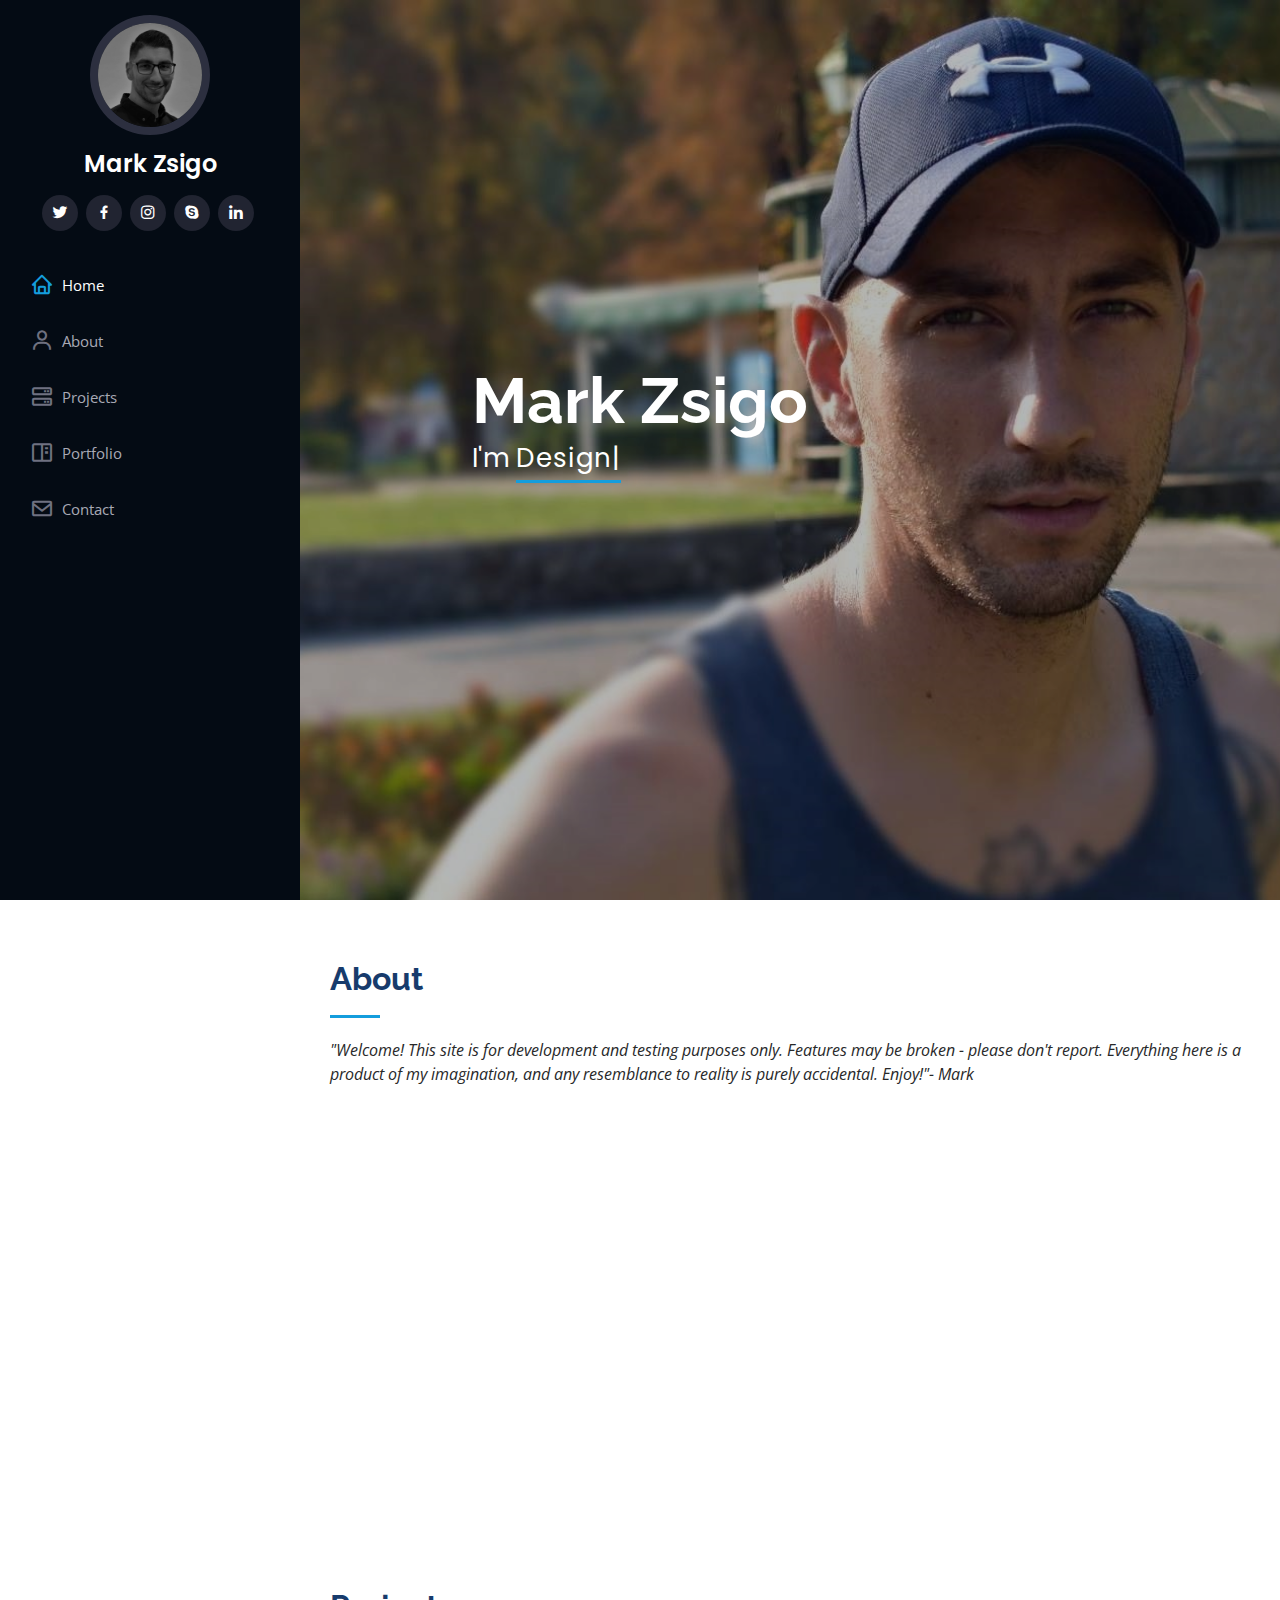
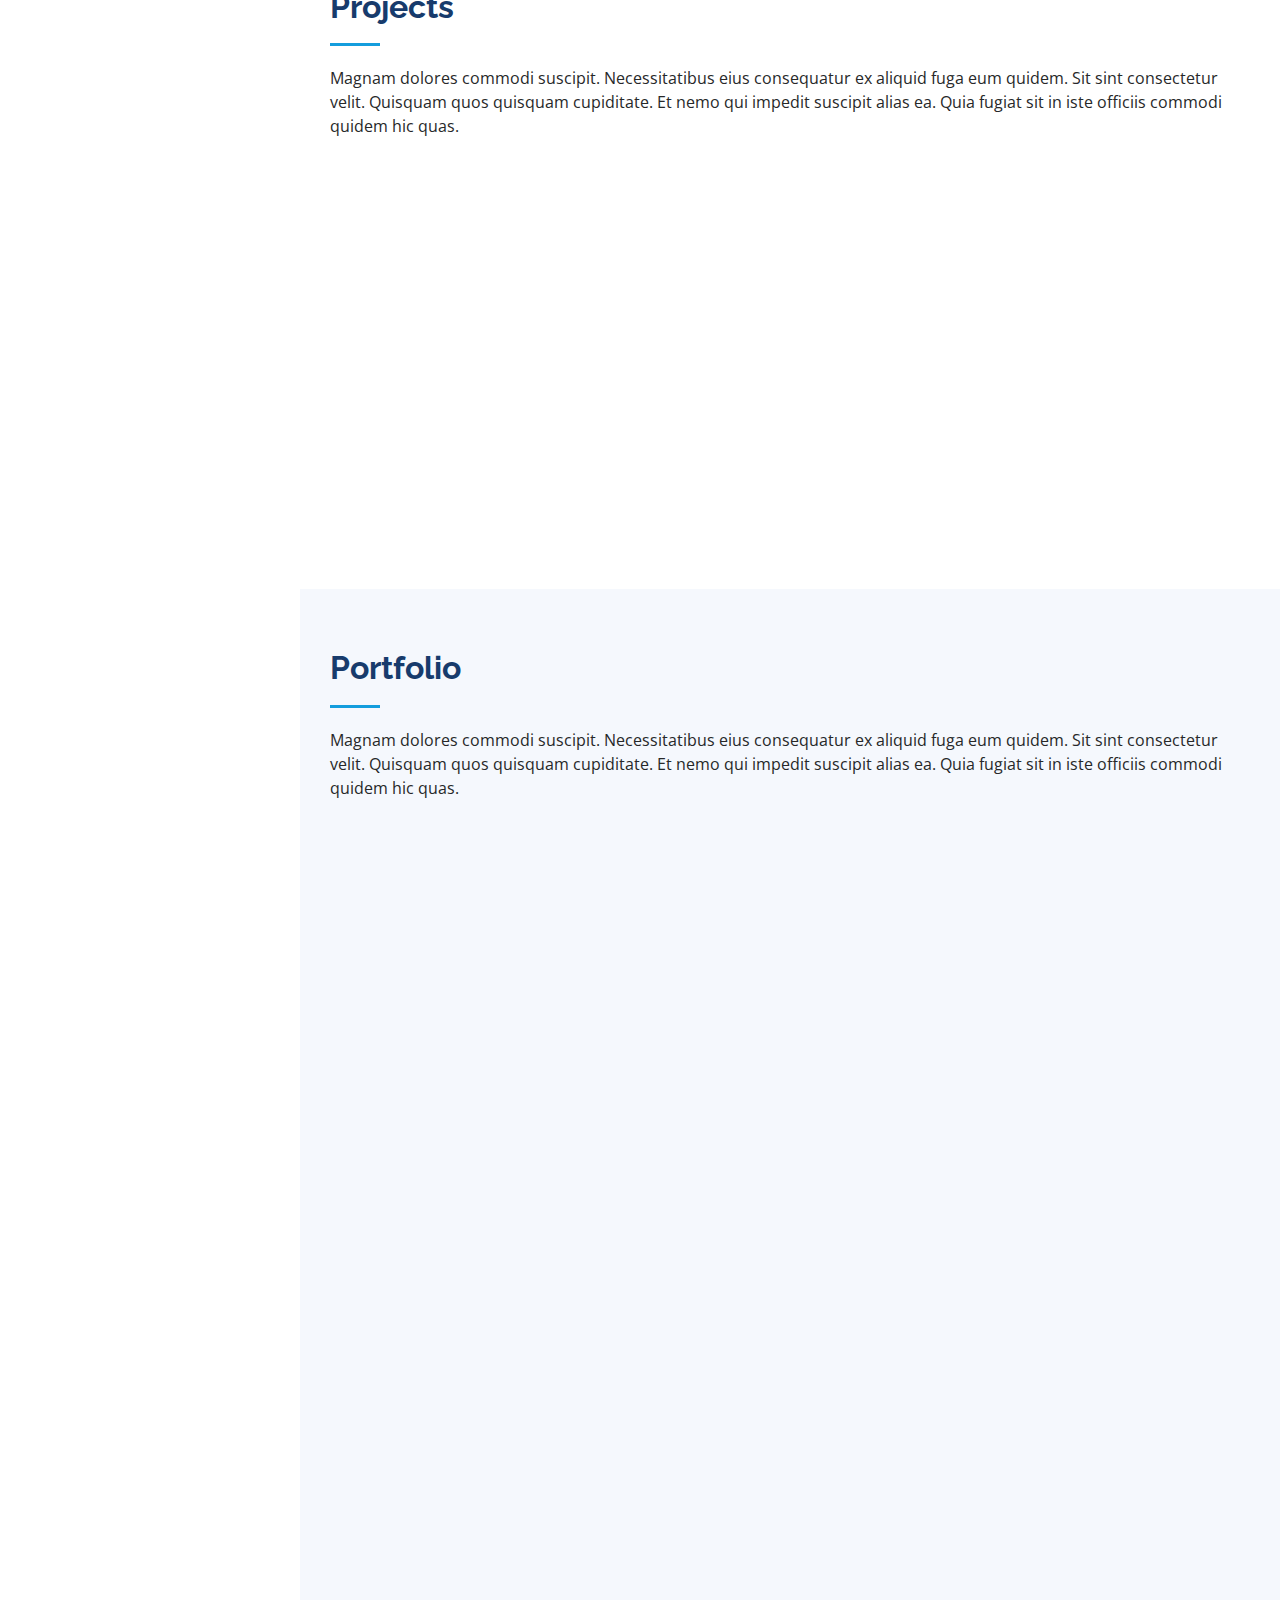
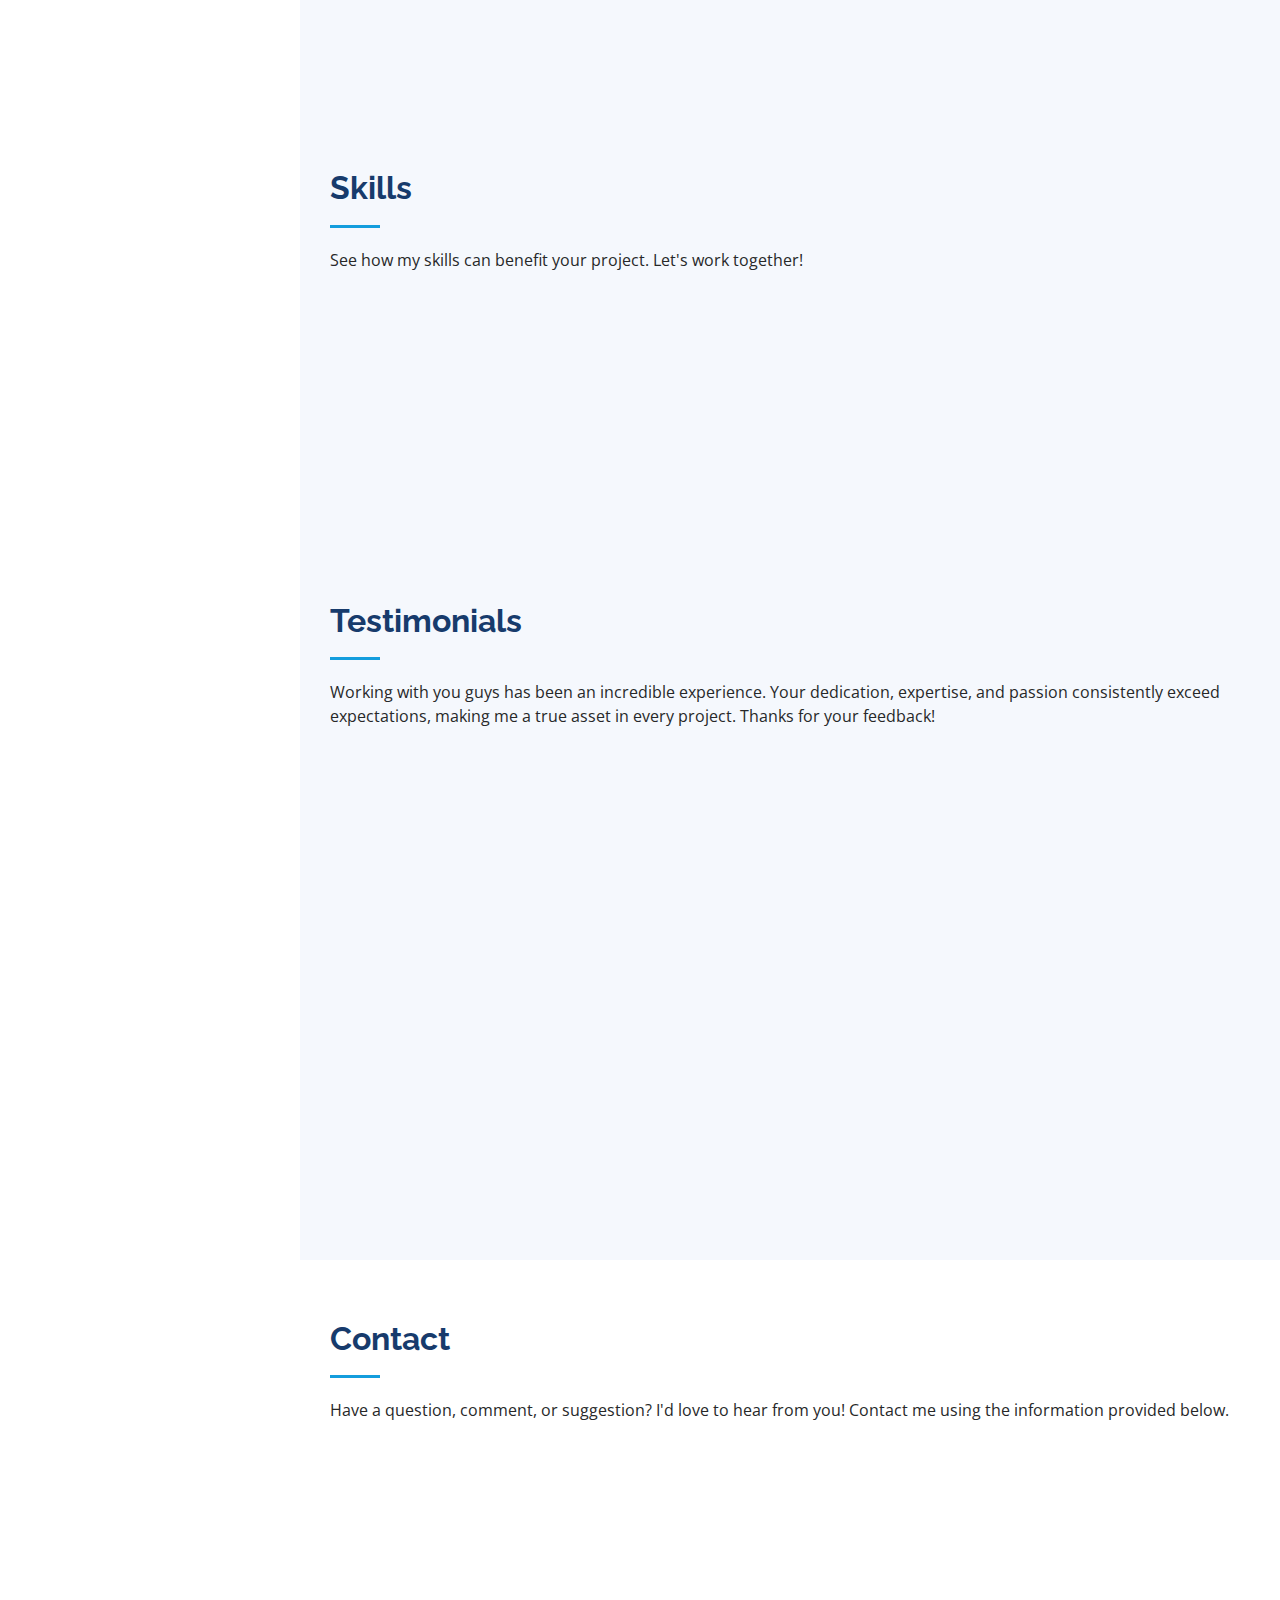
==== index.html @ e4168999 "changes v_2024.09.28" ====
<!DOCTYPE html>
<html lang="en">

<head>
  <meta charset="utf-8">
  <meta content="width=device-width, initial-scale=1.0" name="viewport">

  <title>Mark's</title>
  <meta content="" name="description">
  <meta content="" name="keywords">

  <!-- Favicons -->
  <link href="assets/img/favicon.png" rel="icon">
  <link href="assets/img/apple-touch-icon.png" rel="apple-touch-icon">

  <!-- Google Fonts -->
  <link href="https://fonts.googleapis.com/css?family=Open+Sans:300,300i,400,400i,600,600i,700,700i|Raleway:300,300i,400,400i,500,500i,600,600i,700,700i|Poppins:300,300i,400,400i,500,500i,600,600i,700,700i" rel="stylesheet">

  <!-- Vendor CSS Files -->
  <link href="assets/vendor/aos/aos.css" rel="stylesheet">
  <link href="assets/vendor/bootstrap/css/bootstrap.min.css" rel="stylesheet">
  <link href="assets/vendor/bootstrap-icons/bootstrap-icons.css" rel="stylesheet">
  <link href="assets/vendor/boxicons/css/boxicons.min.css" rel="stylesheet">
  <link href="assets/vendor/glightbox/css/glightbox.min.css" rel="stylesheet">
  <link href="assets/vendor/swiper/swiper-bundle.min.css" rel="stylesheet">

  <!-- Template Main CSS File -->
  <link href="assets/css/style.css" rel="stylesheet">

</head>

<body>

  <!-- ======= Mobile nav toggle button ======= -->
  <i class="bi bi-list mobile-nav-toggle d-xl-none"></i>

  <!-- ======= Header ======= -->
  <header id="header">
    <div class="d-flex flex-column">

      <div class="profile">
        <img src="assets/img/profile-img.jpg" alt="" class="img-fluid rounded-circle">
        <h1 class="text-light"><a href="index.html">Mark Zsigo</a></h1>
        <div class="social-links mt-3 text-center">
          <a href="https://tweetdeck.twitter.com/" target="_blank" class="twitter"><i class="bx bxl-twitter"></i></a>
          <a href="https://www.facebook.com/" target="_blank" class="facebook"><i class="bx bxl-facebook"></i></a>
          <a href="https://www.instagram.com/" target="_blank" class="instagram"><i class="bx bxl-instagram"></i></a>
          <a href="#" class="google-plus"><i class="bx bxl-skype"></i></a>
          <a href="#" class="linkedin"><i class="bx bxl-linkedin"></i></a>
        </div>
      </div>

      <nav id="navbar" class="nav-menu navbar">
        <ul>
          <li><a href="#hero" class="nav-link scrollto active"><i class="bx bx-home"></i> <span>Home</span></a></li>
          <li><a href="#about" class="nav-link scrollto"><i class="bx bx-user"></i> <span>About</span></a></li>
          <!--  <li><a href="#resume" class="nav-link scrollto"><i class="bx bx-file-blank"></i> <span>Resume</span></a></li> -->
          <li><a href="#services" class="nav-link scrollto"><i class="bx bx-server"></i> <span>Projects</span></a></li>
          <li><a href="#portfolio" class="nav-link scrollto"><i class="bx bx-book-content"></i> <span>Portfolio</span></a></li>
          <li><a href="#contact" class="nav-link scrollto"><i class="bx bx-envelope"></i> <span>Contact</span></a></li>
        </ul>
      </nav><!-- .nav-menu -->
    </div>
  </header><!-- End Header -->

  <!-- ======= Hero Section ======= -->
  <section id="hero" class="d-flex flex-column justify-content-center align-items-center">
    <div class="hero-container" data-aos="fade-in">
      <h1>Mark Zsigo</h1>
      <p>I'm <span class="typed" data-typed-items="Designer, Developer, Engineer, Modder, Tester"></span></p>
    </div>
  </section><!-- End Hero -->

  <main id="main">

    <!-- ======= About Section ======= -->
    <section id="about" class="about">
      <div class="container">

        <div class="section-title">
          <h2>About</h2>
          <p class="fst-italic">"Welcome! This site is for development and testing purposes only. Features may be broken - please don't report. Everything here is a product of my imagination, and any resemblance to reality is purely accidental. Enjoy!"- Mark </p>
        </div>

        <div class="row">
          <div class="col-lg-4" data-aos="fade-right">
            <img src="assets/img/zero-hero.jpg" class="img-fluid" alt="">
          </div>
          <div class="col-lg-8 pt-4 pt-lg-0 content" data-aos="fade-left">
            <h3>Mechanical Engineer &amp; Software Test Engineer</h3>
            <p class="fst-italic">
              Lorem ipsum dolor sit amet, consectetur adipiscing elit, sed do eiusmod tempor incididunt ut labore et dolore
              magna aliqua.
            </p>
            <div class="row">
              <div class="col-lg-6">
                <ul>
                  <li><i class="bi bi-chevron-right"></i> <strong>Birthday:</strong> <span>1 July 1990</span></li>
                  <li><i class="bi bi-chevron-right"></i> <strong>Website:</strong> <span>www.markzsigo.com</span></li>
                  <li><i class="bi bi-chevron-right"></i> <strong>Phone:</strong> <span>+43 123 456 7890</span></li>
                  <li><i class="bi bi-chevron-right"></i> <strong>City:</strong> <span>Vienna, AT</span></li>
                </ul>
              </div>
              <div class="col-lg-6">
                <ul>
                  <li><i class="bi bi-chevron-right"></i> <strong>Age:</strong> <span>33</span></li>
                  <li><i class="bi bi-chevron-right"></i> <strong>Degree:</strong> <span>Master</span></li>
                  <li><i class="bi bi-chevron-right"></i> <strong>Email:</strong> <span>mzsigo@example.com</span></li>
                  <li><i class="bi bi-chevron-right"></i> <strong>ISTQB:</strong> <span>H21041624/CTFL</span></li>
                </ul>
              </div>
            </div>
            <p>
              Officiis eligendi itaque labore et dolorum mollitia officiis optio vero. Quisquam sunt adipisci omnis et ut. Nulla accusantium dolor incidunt officia tempore. Et eius omnis.
            </p>
          </div>
        </div>
      </div>
    </section><!-- End About Section -->

    <!-- ======= Services Section ======= -->
    <section id="services" class="services">
      <div class="container">

        <div class="section-title">
          <h2>Projects</h2>
          <p>Magnam dolores commodi suscipit. Necessitatibus eius consequatur ex aliquid fuga eum quidem. Sit sint consectetur velit. Quisquam quos quisquam cupiditate. Et nemo qui impedit suscipit alias ea. Quia fugiat sit in iste officiis commodi quidem hic quas.</p>
        </div>

        <div class="row">
          <div class="col-lg-4 col-md-6 icon-box" data-aos="fade-up">
            <div class="icon"><i class="bi bi-briefcase"></i></div>
            <h4 class="title"><a href="/marksburgers/index.html" target="_blank">Mark's Very First</a></h4>
            <p class="description">Voluptatum deleniti atque corrupti quos dolores et quas molestias excepturi sint occaecati cupiditate non provident</p>
          </div>
          <div class="col-lg-4 col-md-6 icon-box" data-aos="fade-up" data-aos-delay="400">
            <div class="icon"><i class="bi bi-brightness-high"></i></div>
            <h4 class="title"><a href="">Mark's Snake</a></h4>
            <p class="description">At vero eos et accusamus et iusto odio dignissimos ducimus qui blanditiis praesentium voluptatum deleniti atque</p>
          </div>
          <div class="col-lg-4 col-md-6 icon-box" data-aos="fade-up" data-aos-delay="500">
            <div class="icon"><i class="bi bi-calendar4-week"></i></div>
            <h4 class="title"><a href="">Mark's Tetris</a></h4>
            <p class="description">Et harum quidem rerum facilis est et expedita distinctio. Nam libero tempore, cum soluta nobis est eligendi</p>
          </div>
          <div class="col-lg-4 col-md-6 icon-box" data-aos="fade-up" data-aos-delay="100">
            <div class="icon"><i class="bi bi-card-checklist"></i></div>
            <h4 class="title"><a href="">Eszter's Fine Art Gallery</a></h4>
            <p class="description">Minim veniam, quis nostrud exercitation ullamco laboris nisi ut aliquip ex ea commodo consequat tarad limino ata</p>
          </div>
          <div class="col-lg-4 col-md-6 icon-box" data-aos="fade-up" data-aos-delay="200">
            <div class="icon"><i class="bi bi-bar-chart"></i></div>
            <h4 class="title"><a href="">Martin's Beepkeeping</a></h4>
            <p class="description">Duis aute irure dolor in reprehenderit in voluptate velit esse cillum dolore eu fugiat nulla pariatur</p>
          </div>
          <div class="col-lg-4 col-md-6 icon-box" data-aos="fade-up" data-aos-delay="300">
            <div class="icon"><i class="bi bi-binoculars"></i></div>
            <h4 class="title"><a href="/lakatosnorbi/index.html" target="_blank">Starring Norbert</a></h4>
            <p class="description">Excepteur sint occaecat cupidatat non proident, sunt in culpa qui officia deserunt mollit anim id est laborum</p>
          </div>
        </div>

      </div>
    </section><!-- End Services Section -->

    <!-- ======= Portfolio Section ======= -->
    <section id="portfolio" class="portfolio section-bg">
      <div class="container">

        <div class="section-title">
          <h2>Portfolio</h2>
          <p>Magnam dolores commodi suscipit. Necessitatibus eius consequatur ex aliquid fuga eum quidem. Sit sint consectetur velit. Quisquam quos quisquam cupiditate. Et nemo qui impedit suscipit alias ea. Quia fugiat sit in iste officiis commodi quidem hic quas.</p>
        </div>

        <div class="row" data-aos="fade-up">
          <div class="col-lg-12 d-flex justify-content-center">
            <ul id="portfolio-flters">
              <li data-filter="*" class="filter-active">All</li>
              <li data-filter=".filter-app">App</li>
              <li data-filter=".filter-card">Card</li>
              <li data-filter=".filter-web">Web</li>
            </ul>
          </div>
        </div>

        <div class="row portfolio-container" data-aos="fade-up" data-aos-delay="100">

          <div class="col-lg-4 col-md-6 portfolio-item filter-app">
            <div class="portfolio-wrap">
              <img src="assets/img/portfolio/portfolio-1.jpg" class="img-fluid" alt="">
              <div class="portfolio-links">
                <a href="assets/img/portfolio/portfolio-1.jpg" data-gallery="portfolioGallery" class="portfolio-lightbox" title="App 1"><i class="bx bx-plus"></i></a>
                <a href="portfolio-details.html" title="More Details"><i class="bx bx-link"></i></a>
              </div>
            </div>
          </div>

          <div class="col-lg-4 col-md-6 portfolio-item filter-web">
            <div class="portfolio-wrap">
              <img src="assets/img/portfolio/portfolio-2.jpg" class="img-fluid" alt="">
              <div class="portfolio-links">
                <a href="assets/img/portfolio/portfolio-2.jpg" data-gallery="portfolioGallery" class="portfolio-lightbox" title="Web 3"><i class="bx bx-plus"></i></a>
                <a href="portfolio-details.html" title="More Details"><i class="bx bx-link"></i></a>
              </div>
            </div>
          </div>

          <div class="col-lg-4 col-md-6 portfolio-item filter-app">
            <div class="portfolio-wrap">
              <img src="assets/img/portfolio/portfolio-3.jpg" class="img-fluid" alt="">
              <div class="portfolio-links">
                <a href="assets/img/portfolio/portfolio-3.jpg" data-gallery="portfolioGallery" class="portfolio-lightbox" title="App 2"><i class="bx bx-plus"></i></a>
                <a href="portfolio-details.html" title="More Details"><i class="bx bx-link"></i></a>
              </div>
            </div>
          </div>

          <div class="col-lg-4 col-md-6 portfolio-item filter-card">
            <div class="portfolio-wrap">
              <img src="assets/img/portfolio/portfolio-4.jpg" class="img-fluid" alt="">
              <div class="portfolio-links">
                <a href="assets/img/portfolio/portfolio-4.jpg" data-gallery="portfolioGallery" class="portfolio-lightbox" title="Card 2"><i class="bx bx-plus"></i></a>
                <a href="portfolio-details.html" title="More Details"><i class="bx bx-link"></i></a>
              </div>
            </div>
          </div>

          <div class="col-lg-4 col-md-6 portfolio-item filter-web">
            <div class="portfolio-wrap">
              <img src="assets/img/portfolio/portfolio-5.jpg" class="img-fluid" alt="">
              <div class="portfolio-links">
                <a href="assets/img/portfolio/portfolio-5.jpg" data-gallery="portfolioGallery" class="portfolio-lightbox" title="Web 2"><i class="bx bx-plus"></i></a>
                <a href="portfolio-details.html" title="More Details"><i class="bx bx-link"></i></a>
              </div>
            </div>
          </div>

          <div class="col-lg-4 col-md-6 portfolio-item filter-app">
            <div class="portfolio-wrap">
              <img src="assets/img/portfolio/portfolio-6.jpg" class="img-fluid" alt="">
              <div class="portfolio-links">
                <a href="assets/img/portfolio/portfolio-6.jpg" data-gallery="portfolioGallery" class="portfolio-lightbox" title="App 3"><i class="bx bx-plus"></i></a>
                <a href="portfolio-details.html" title="More Details"><i class="bx bx-link"></i></a>
              </div>
            </div>
          </div>

          <div class="col-lg-4 col-md-6 portfolio-item filter-card">
            <div class="portfolio-wrap">
              <img src="assets/img/portfolio/portfolio-7.jpg" class="img-fluid" alt="">
              <div class="portfolio-links">
                <a href="assets/img/portfolio/portfolio-7.jpg" data-gallery="portfolioGallery" class="portfolio-lightbox" title="Card 1"><i class="bx bx-plus"></i></a>
                <a href="portfolio-details.html" title="More Details"><i class="bx bx-link"></i></a>
              </div>
            </div>
          </div>

          <div class="col-lg-4 col-md-6 portfolio-item filter-card">
            <div class="portfolio-wrap">
              <img src="assets/img/portfolio/portfolio-8.jpg" class="img-fluid" alt="">
              <div class="portfolio-links">
                <a href="assets/img/portfolio/portfolio-8.jpg" data-gallery="portfolioGallery" class="portfolio-lightbox" title="Card 3"><i class="bx bx-plus"></i></a>
                <a href="portfolio-details.html" title="More Details"><i class="bx bx-link"></i></a>
              </div>
            </div>
          </div>

          <div class="col-lg-4 col-md-6 portfolio-item filter-web">
            <div class="portfolio-wrap">
              <img src="assets/img/portfolio/portfolio-9.jpg" class="img-fluid" alt="">
              <div class="portfolio-links">
                <a href="assets/img/portfolio/portfolio-9.jpg" data-gallery="portfolioGallery" class="portfolio-lightbox" title="Web 3"><i class="bx bx-plus"></i></a>
                <a href="portfolio-details.html" title="More Details"><i class="bx bx-link"></i></a>
              </div>
            </div>
          </div>

        </div>

      </div>
    </section><!-- End Portfolio Section -->

    <!-- ======= Skills Section ======= -->
    <section id="skills" class="skills section-bg">
      <div class="container">

        <div class="section-title">
          <h2>Skills</h2>
          <p>See how my skills can benefit your project. Let's work together!</p>
        </div>

        <div class="row skills-content">

          <div class="col-lg-6" data-aos="fade-up">

            <div class="progress">
              <span class="skill">HTML <i class="val">75%</i></span>
              <div class="progress-bar-wrap">
                <div class="progress-bar" role="progressbar" aria-valuenow="75" aria-valuemin="0" aria-valuemax="100"></div>
              </div>
            </div>

            <div class="progress">
              <span class="skill">CSS <i class="val">60%</i></span>
              <div class="progress-bar-wrap">
                <div class="progress-bar" role="progressbar" aria-valuenow="60" aria-valuemin="0" aria-valuemax="100"></div>
              </div>
            </div>

            <div class="progress">
              <span class="skill">JavaScript <i class="val">45%</i></span>
              <div class="progress-bar-wrap">
                <div class="progress-bar" role="progressbar" aria-valuenow="45" aria-valuemin="0" aria-valuemax="100"></div>
              </div>
            </div>

          </div>

          <div class="col-lg-6" data-aos="fade-up" data-aos-delay="100">

            <div class="progress">
              <span class="skill">Java <i class="val">80%</i></span>
              <div class="progress-bar-wrap">
                <div class="progress-bar" role="progressbar" aria-valuenow="80" aria-valuemin="0" aria-valuemax="100"></div>
              </div>
            </div>

            <div class="progress">
              <span class="skill">WordPress/CMS <i class="val">90%</i></span>
              <div class="progress-bar-wrap">
                <div class="progress-bar" role="progressbar" aria-valuenow="90" aria-valuemin="0" aria-valuemax="100"></div>
              </div>
            </div>

            <div class="progress">
              <span class="skill">Photoshop <i class="val">55%</i></span>
              <div class="progress-bar-wrap">
                <div class="progress-bar" role="progressbar" aria-valuenow="55" aria-valuemin="0" aria-valuemax="100"></div>
              </div>
            </div>

          </div>

        </div>

      </div>
    </section><!-- End Skills Section -->

    <!-- ======= Testimonials Section ======= -->
    <section id="testimonials" class="testimonials section-bg">
      <div class="container">

        <div class="section-title">
          <h2>Testimonials</h2>
          <p>Working with you guys has been an incredible experience. Your dedication, expertise, and passion consistently exceed expectations, making me a true asset in every project. Thanks for your feedback!</p>
        </div>

        <div class="testimonials-slider swiper" data-aos="fade-up" data-aos-delay="100">
          <div class="swiper-wrapper">

            <div class="swiper-slide">
              <div class="testimonial-item" data-aos="fade-up">
                <p>
                  <i class="bx bxs-quote-alt-left quote-icon-left"></i>
                  This is my totally awesome partner-in-crime, Mark. He's almost as cool as me... almost!" Hahh, "Don't worry, if anything goes wrong, they'll blame me!"
                  <i class="bx bxs-quote-alt-right quote-icon-right"></i>
                </p>
                <img src="assets/img/testimonials/testimonials-1.jpg" class="testimonial-img" alt="">
                <h3>Deadpool</h3>
                <h4>The Merc with a Mouth</h4>
              </div>
            </div><!-- End testimonial item -->

            <div class="swiper-slide">
              <div class="testimonial-item" data-aos="fade-up" data-aos-delay="100">
                <p>
                  <i class="bx bxs-quote-alt-left quote-icon-left"></i>
                  This is my badass partner, Mark. He has got gut, brain, and the attitude to match —Ay, mi cucaracha. —don’t mess with us unless you’re ready for trouble!
                  <i class="bx bxs-quote-alt-right quote-icon-right"></i>
                </p>
                <img src="assets/img/testimonials/testimonials-2.jpg" class="testimonial-img" alt="">
                <h3>Salma Hayek</h3>
                <h4>Hitman's Wife's Bodyguard</h4>
              </div>
            </div><!-- End testimonial item -->

            <div class="swiper-slide">
              <div class="testimonial-item" data-aos="fade-up" data-aos-delay="200">
                <p>
                  <i class="bx bxs-quote-alt-left quote-icon-left"></i>
                  Just hanging around, waiting for something exciting to happen... maybe a banana or two could spice things up.
                  <i class="bx bxs-quote-alt-right quote-icon-right"></i>
                </p>
                <img src="assets/img/testimonials/testimonials-3.jpg" class="testimonial-img" alt="">
                <h3>Bored Ape</h3>
                <h4>Founder or Bored Ape Yacht Club</h4>
              </div>
            </div><!-- End testimonial item -->

            <div class="swiper-slide">
              <div class="testimonial-item" data-aos="fade-up" data-aos-delay="300">
                <p>
                  <i class="bx bxs-quote-alt-left quote-icon-left"></i>
                  My friend, Mark, is a man of unwavering honor and boundless courage. He leads not with words, but with the strength of his heart and the wisdom of his spirit, inspiring all who stand beside him.
                  <i class="bx bxs-quote-alt-right quote-icon-right"></i>
                </p>
                <img src="assets/img/testimonials/testimonials-4.jpg" class="testimonial-img" alt="">
                <h3>Aragorn II</h3>
                <h4>King of Gondor</h4>
              </div>
            </div><!-- End testimonial item -->

            <div class="swiper-slide">
              <div class="testimonial-item" data-aos="fade-up" data-aos-delay="400">
                <p>
                  <i class="bx bxs-quote-alt-left quote-icon-left"></i>
                  Driving isn't just about speed, it's about family and trust. With every challenge I've faced, it's he by my side that have made the difference, and I wouldn't trade him for anything.
                  <i class="bx bxs-quote-alt-right quote-icon-right"></i>
                </p>
                <img src="assets/img/testimonials/testimonials-5.jpg" class="testimonial-img" alt="">
                <h3>Dominic Toretto</h3>
                <h4>Entrepreneur</h4>
              </div>
            </div><!-- End testimonial item -->

          </div>
          <div class="swiper-pagination"></div>
        </div>

      </div>
    </section><!-- End Testimonials Section -->

    <!-- ======= Contact Section ======= -->
    <section id="contact" class="contact">
      <div class="container">

        <div class="section-title">
          <h2>Contact</h2>
          <p>Have a question, comment, or suggestion? I'd love to hear from you! Contact me using the information provided below.</p>
        </div>

        <div class="row" data-aos="fade-in">

          <div class="col-lg-5 d-flex align-items-stretch">
            <div class="info">
              <div class="address">
                <i class="bi bi-geo-alt"></i>
                <h4>Location:</h4>
                <p>A108 Adam Street, New York, NY 535022</p>
              </div>

              <div class="email">
                <i class="bi bi-envelope"></i>
                <h4>Email:</h4>
                <p>info@zsigomark.com</p>
              </div>

              <div class="phone">
                <i class="bi bi-phone"></i>
                <h4>Call:</h4>
                <p>+1 5588 5588 5588</p>
              </div>

              <iframe src="https://www.google.com/maps/embed?pb=!1m14!1m8!1m3!1d12097.433213460943!2d-74.0062269!3d40.7101282!3m2!1i1024!2i768!4f13.1!3m3!1m2!1s0x0%3A0xb89d1fe6bc499443!2sDowntown+Conference+Center!5e0!3m2!1smk!2sbg!4v1539943755621" frameborder="0" style="border:0; width: 100%; height: 290px;" allowfullscreen></iframe>
            </div>

          </div>

          <div class="col-lg-7 mt-5 mt-lg-0 d-flex align-items-stretch">
            <form action="forms/contact.php" method="post" role="form" class="php-email-form">
              <div class="row">
                <div class="form-group col-md-6">
                  <label for="name">Your Name</label>
                  <input type="text" name="name" class="form-control" id="name" required>
                </div>
                <div class="form-group col-md-6">
                  <label for="name">Your Email</label>
                  <input type="email" class="form-control" name="email" id="email" required>
                </div>
              </div>
              <div class="form-group">
                <label for="name">Subject</label>
                <input type="text" class="form-control" name="subject" id="subject" required>
              </div>
              <div class="form-group">
                <label for="name">Message</label>
                <textarea class="form-control" name="message" rows="10" required></textarea>
              </div>
              <div class="my-3">
                <div class="loading">Loading</div>
                <div class="error-message"></div>
                <div class="sent-message">Your message has been sent. Thank you!</div>
              </div>
              <div class="text-center"><button type="submit">Send Message</button></div>
            </form>
          </div>

        </div>

      </div>
    </section><!-- End Contact Section -->

  </main><!-- End #main -->

  <a href="#" class="back-to-top d-flex align-items-center justify-content-center"><i class="bi bi-arrow-up-short"></i></a>

  <!-- Vendor JS Files -->
  <script src="assets/vendor/purecounter/purecounter_vanilla.js"></script>
  <script src="assets/vendor/aos/aos.js"></script>
  <script src="assets/vendor/bootstrap/js/bootstrap.bundle.min.js"></script>
  <script src="assets/vendor/glightbox/js/glightbox.min.js"></script>
  <script src="assets/vendor/isotope-layout/isotope.pkgd.min.js"></script>
  <script src="assets/vendor/swiper/swiper-bundle.min.js"></script>
  <script src="assets/vendor/typed.js/typed.umd.js"></script>
  <script src="assets/vendor/waypoints/noframework.waypoints.js"></script>
  <script src="assets/vendor/php-email-form/validate.js"></script>

  <!-- Template Main JS File -->
  <script src="assets/js/main.js"></script>

</body>

</html>
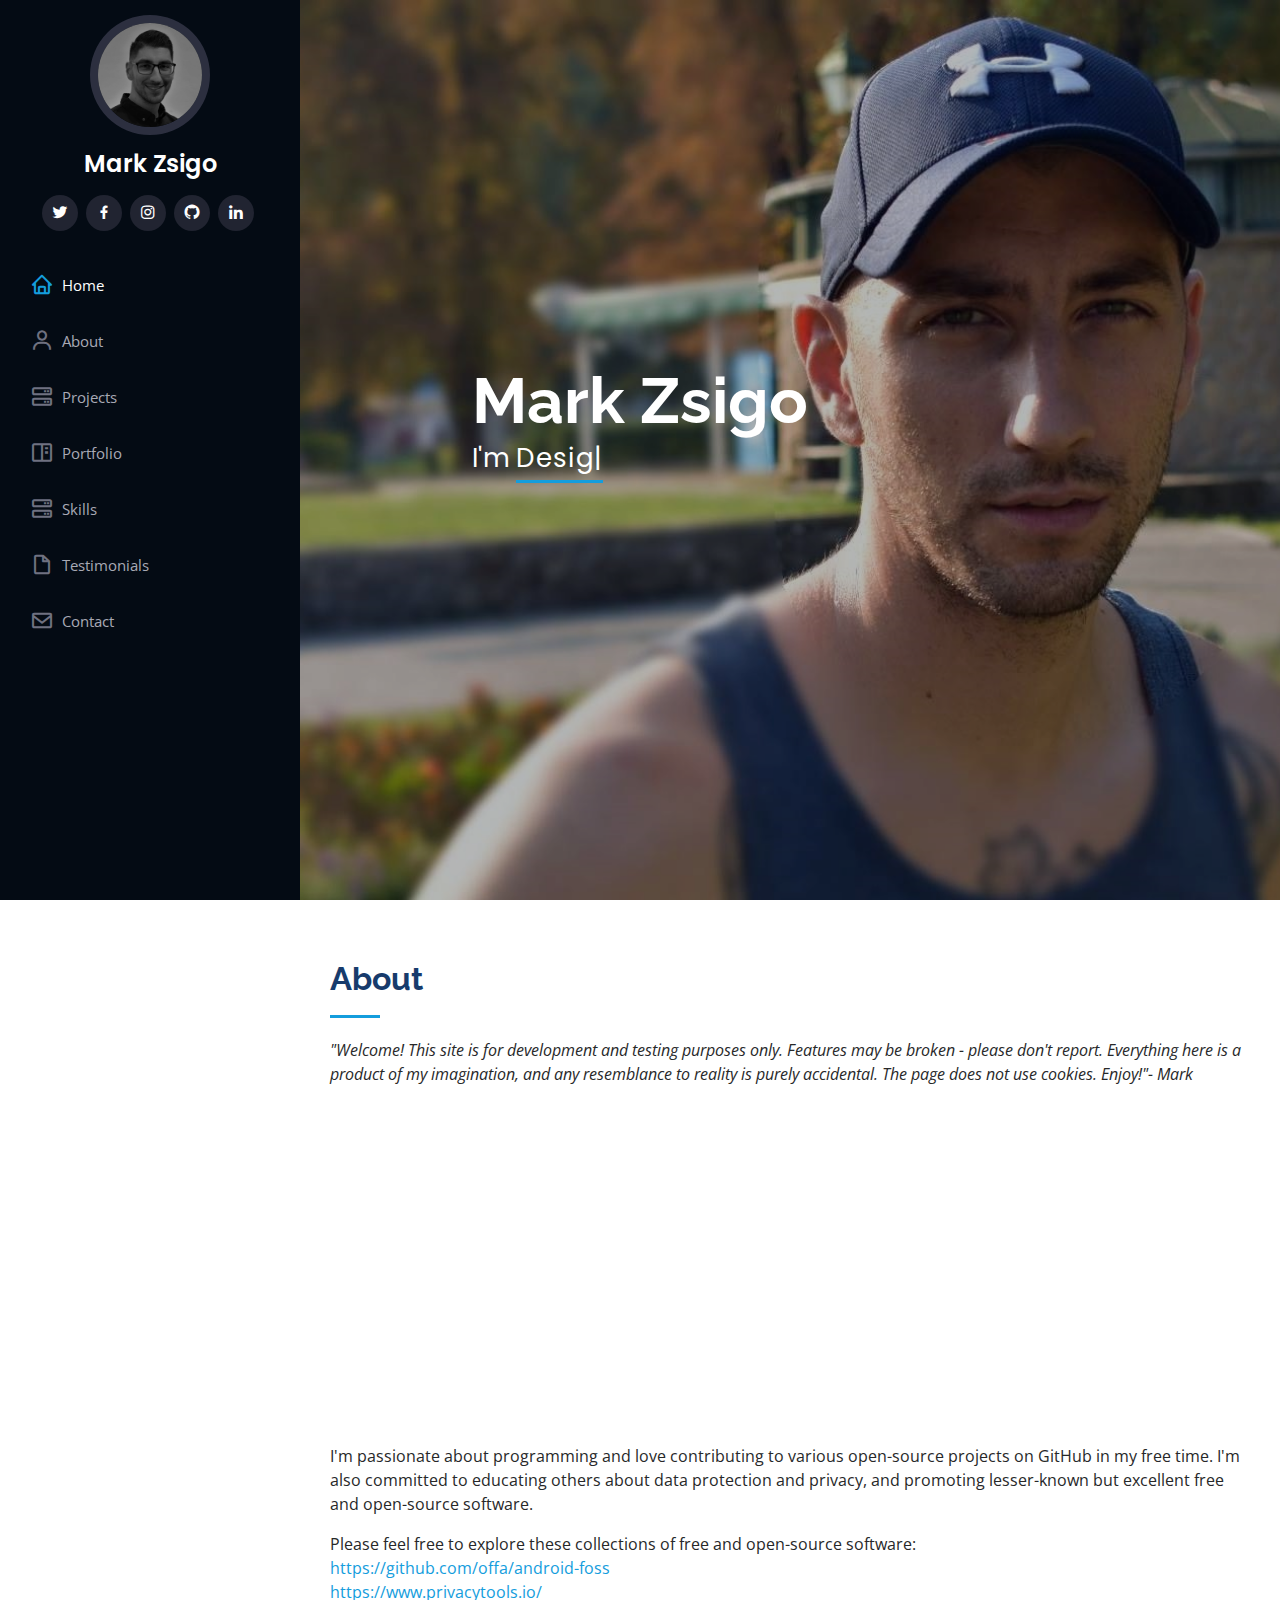
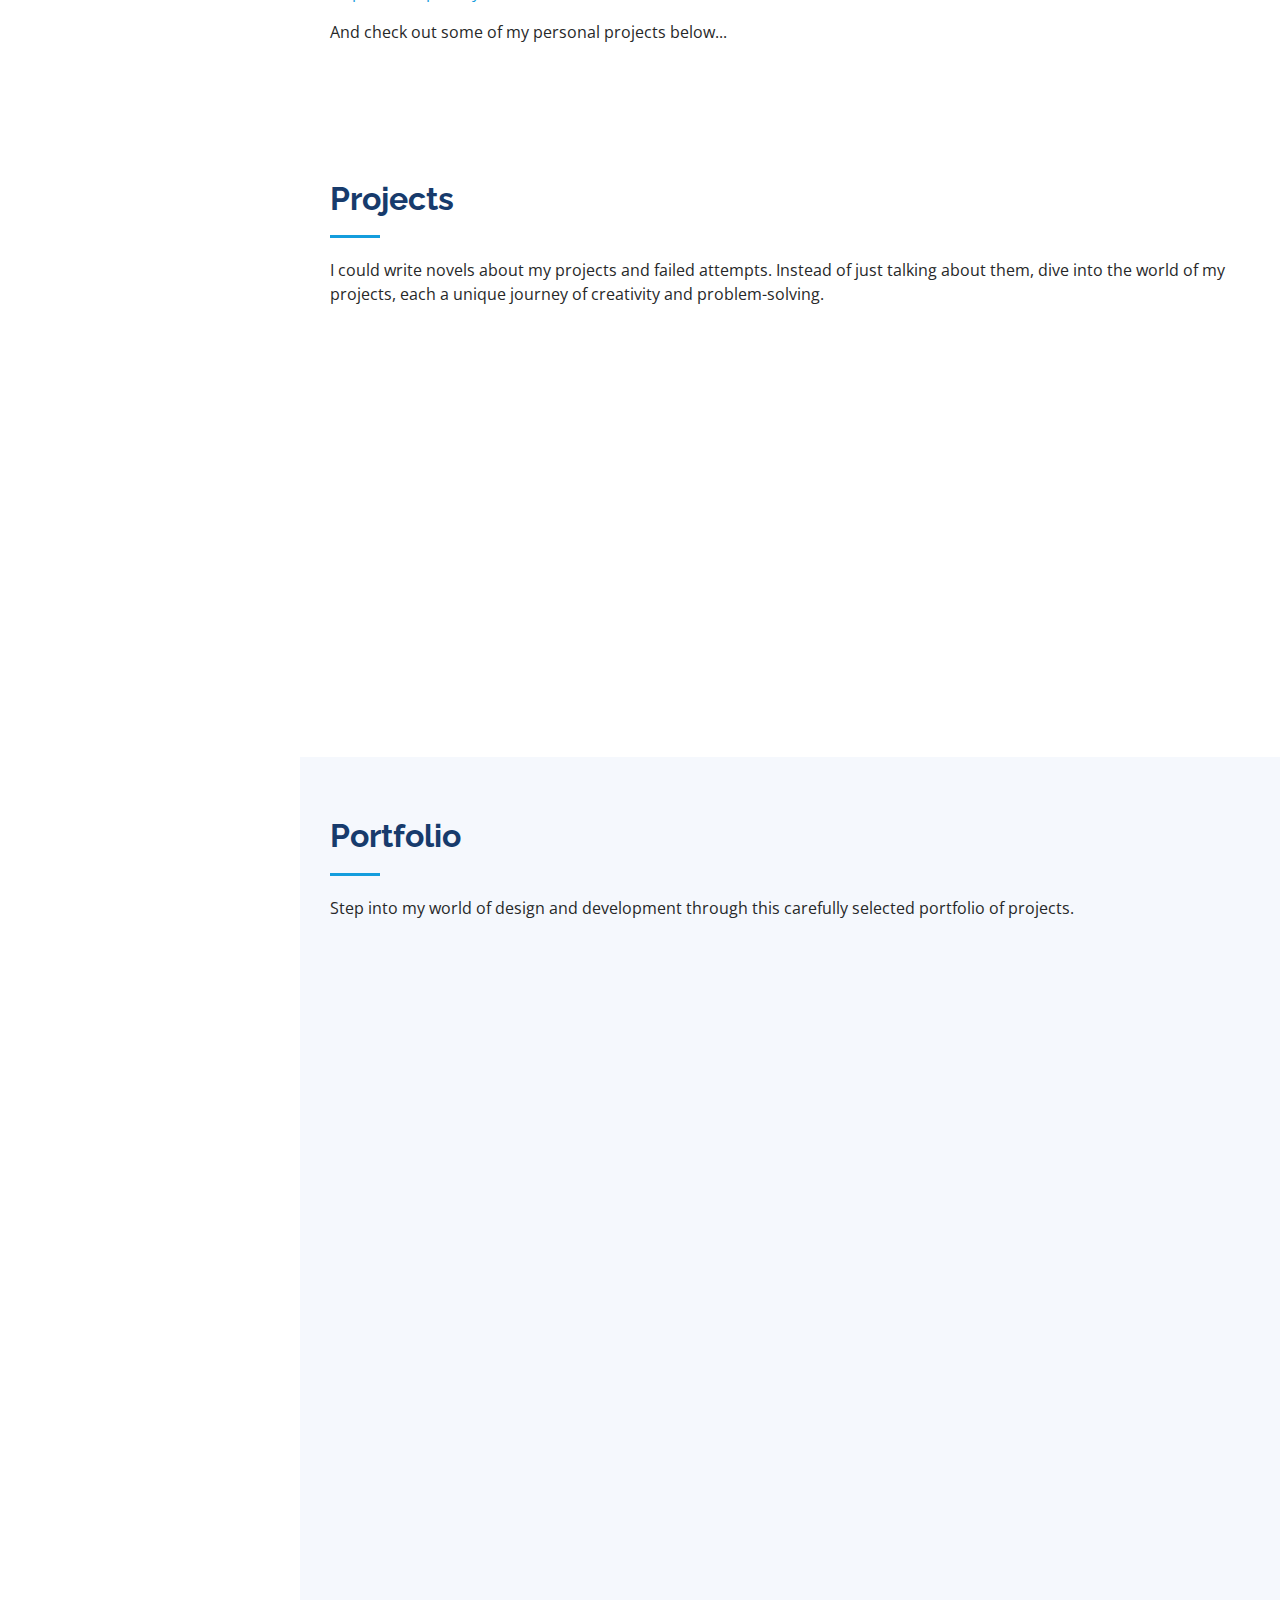
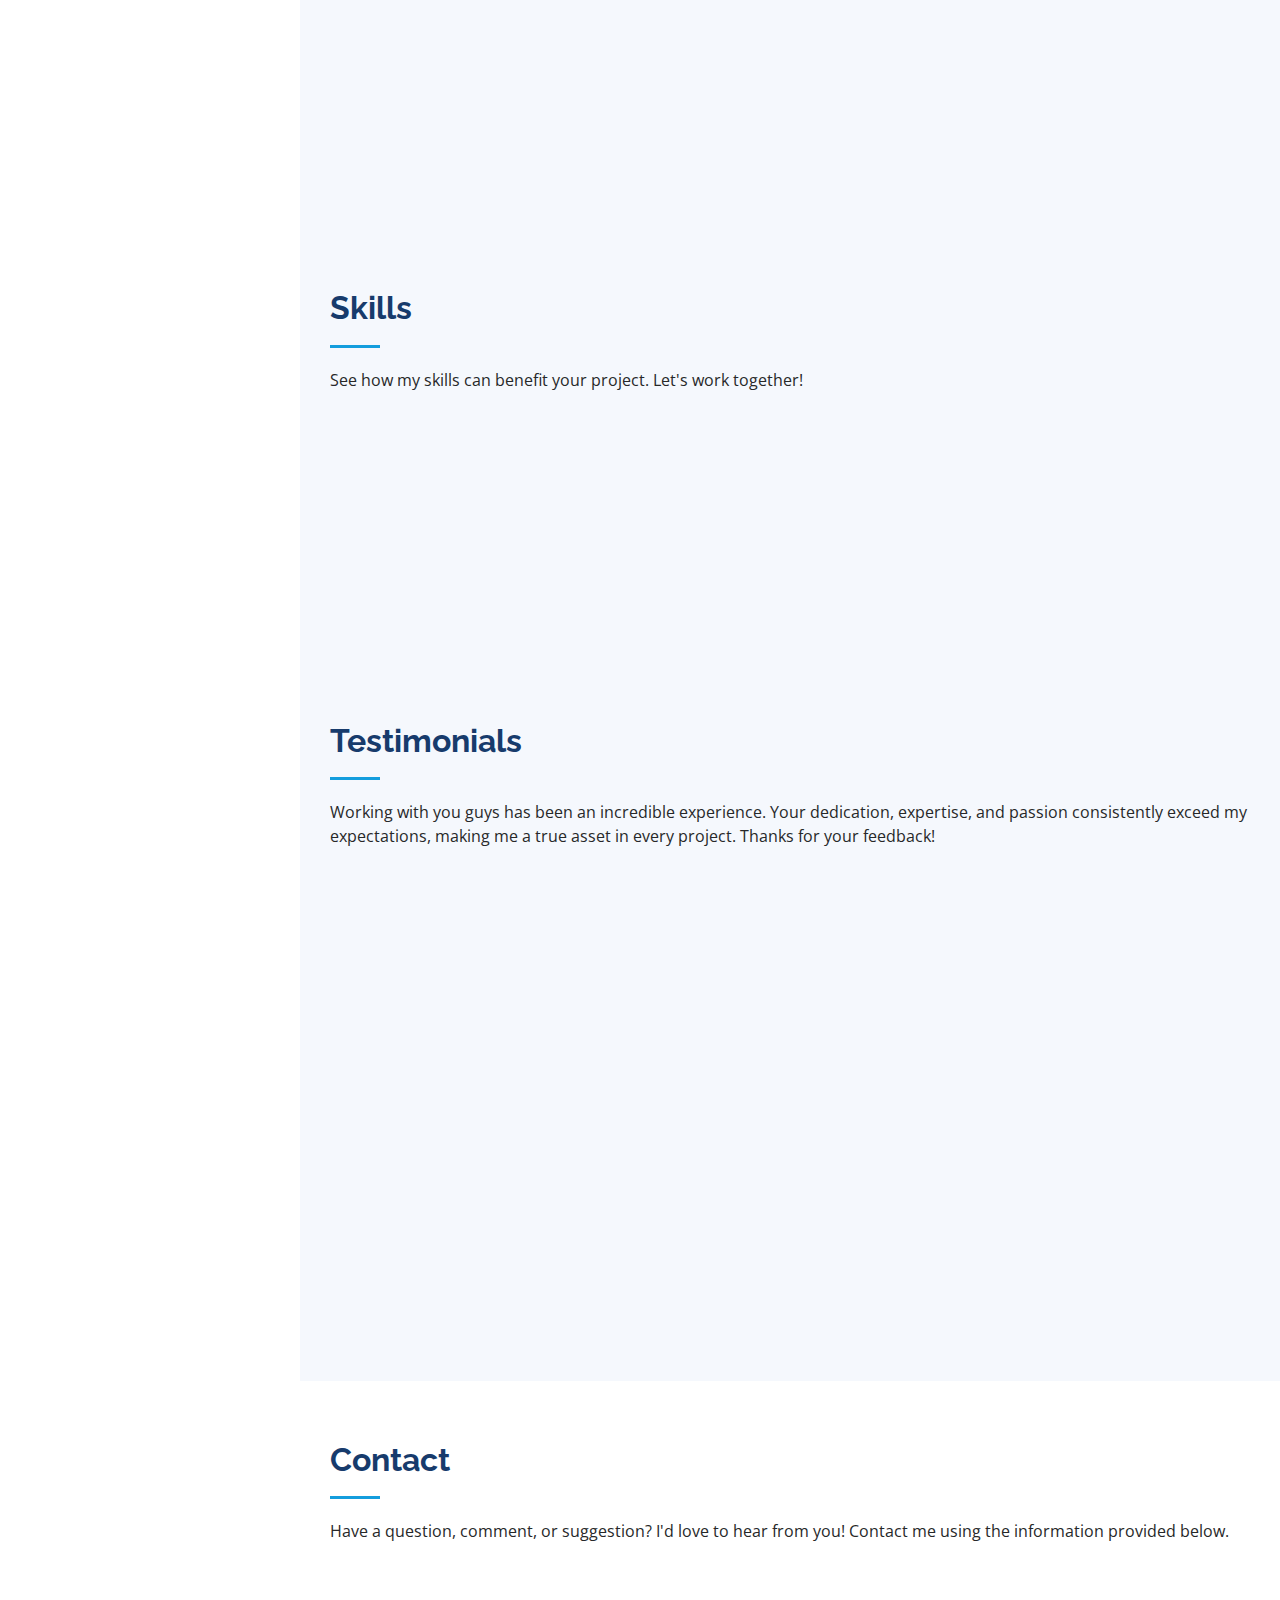
==== commit 2591be91: "changes_20240929_v8" ====
--- a/index.html
+++ b/index.html
@@ -45,8 +45,8 @@
           <a href="https://tweetdeck.twitter.com/" target="_blank" class="twitter"><i class="bx bxl-twitter"></i></a>
           <a href="https://www.facebook.com/" target="_blank" class="facebook"><i class="bx bxl-facebook"></i></a>
           <a href="https://www.instagram.com/" target="_blank" class="instagram"><i class="bx bxl-instagram"></i></a>
-          <a href="#" class="google-plus"><i class="bx bxl-skype"></i></a>
-          <a href="#" class="linkedin"><i class="bx bxl-linkedin"></i></a>
+          <a href="https://github.com/zsigomark3" target="_blank" class="google-plus"><i class="bx bxl-github"></i></a>
+          <a href="https://www.linkedin.com/in/mark-zsigo-a819b3123/" target="_blank" class="linkedin"><i class="bx bxl-linkedin"></i></a>
         </div>
       </div>
 
@@ -54,9 +54,10 @@
         <ul>
           <li><a href="#hero" class="nav-link scrollto active"><i class="bx bx-home"></i> <span>Home</span></a></li>
           <li><a href="#about" class="nav-link scrollto"><i class="bx bx-user"></i> <span>About</span></a></li>
-          <!--  <li><a href="#resume" class="nav-link scrollto"><i class="bx bx-file-blank"></i> <span>Resume</span></a></li> -->
           <li><a href="#services" class="nav-link scrollto"><i class="bx bx-server"></i> <span>Projects</span></a></li>
           <li><a href="#portfolio" class="nav-link scrollto"><i class="bx bx-book-content"></i> <span>Portfolio</span></a></li>
+          <li><a href="#skills" class="nav-link scrollto"><i class="bx bx-server"></i> <span>Skills</span></a></li>
+          <li><a href="#testimonials" class="nav-link scrollto"><i class="bx bx-file-blank"></i> <span>Testimonials</span></a></li>
           <li><a href="#contact" class="nav-link scrollto"><i class="bx bx-envelope"></i> <span>Contact</span></a></li>
         </ul>
       </nav><!-- .nav-menu -->
@@ -79,7 +80,7 @@
 
         <div class="section-title">
           <h2>About</h2>
-          <p class="fst-italic">"Welcome! This site is for development and testing purposes only. Features may be broken - please don't report. Everything here is a product of my imagination, and any resemblance to reality is purely accidental. Enjoy!"- Mark </p>
+          <p class="fst-italic">"Welcome! This site is for development and testing purposes only. Features may be broken - please don't report. Everything here is a product of my imagination, and any resemblance to reality is purely accidental. The page does not use cookies. Enjoy!"- Mark </p>
         </div>
 
         <div class="row">
@@ -89,8 +90,7 @@
           <div class="col-lg-8 pt-4 pt-lg-0 content" data-aos="fade-left">
             <h3>Mechanical Engineer &amp; Software Test Engineer</h3>
             <p class="fst-italic">
-              Lorem ipsum dolor sit amet, consectetur adipiscing elit, sed do eiusmod tempor incididunt ut labore et dolore
-              magna aliqua.
+              Hi there! I'm Mark based in Vienna. I have over 5 - 5 years of experience in both Manufacturing process engineering and Software test engineering. I'm a free software evangelist and data realist. 
             </p>
             <div class="row">
               <div class="col-lg-6">
@@ -105,15 +105,22 @@
                 <ul>
                   <li><i class="bi bi-chevron-right"></i> <strong>Age:</strong> <span>33</span></li>
                   <li><i class="bi bi-chevron-right"></i> <strong>Degree:</strong> <span>Master</span></li>
-                  <li><i class="bi bi-chevron-right"></i> <strong>Email:</strong> <span>mzsigo@example.com</span></li>
-                  <li><i class="bi bi-chevron-right"></i> <strong>ISTQB:</strong> <span>H21041624/CTFL</span></li>
+                  <li><i class="bi bi-chevron-right"></i> <strong>Email:</strong> <span>hello@zsigomark.com</span></li>
+                  <li><i class="bi bi-chevron-right"></i> <strong>ISTQB:</strong> <span><a href="http://scr.istqb.org/?name=&number=H21041624%2FCTFL&orderBy=relevancy&orderDirection=&dateStart=&dateEnd=&expiryStart=&expiryEnd=&certificationBody=&examProvider=&certificationLevel=&country=&resultsPerPage=10" target="_blank">H21041624/CTFL</a></span></li>
                 </ul>
               </div>
             </div>
+          </div>
+          <p>
+            <br>
+            I'm passionate about programming and love contributing to various open-source projects on GitHub in my free time. I'm also committed to educating others about data protection and privacy, and promoting lesser-known but excellent free and open-source software.
             <p>
-              Officiis eligendi itaque labore et dolorum mollitia officiis optio vero. Quisquam sunt adipisci omnis et ut. Nulla accusantium dolor incidunt officia tempore. Et eius omnis.
-            </p>
-          </div>
+            Please feel free to explore these collections of free and open-source software:
+            <br> <a href="https://github.com/offa/android-foss" target="_blank">https://github.com/offa/android-foss</a>
+            <br> <a href="https://www.privacytools.io/" target="_blank">https://www.privacytools.io/</a>
+            <p>
+            And check out some of my personal projects below...
+          </p>
         </div>
       </div>
     </section><!-- End About Section -->
@@ -124,13 +131,13 @@
 
         <div class="section-title">
           <h2>Projects</h2>
-          <p>Magnam dolores commodi suscipit. Necessitatibus eius consequatur ex aliquid fuga eum quidem. Sit sint consectetur velit. Quisquam quos quisquam cupiditate. Et nemo qui impedit suscipit alias ea. Quia fugiat sit in iste officiis commodi quidem hic quas.</p>
+          <p>I could write novels about my projects and failed attempts. Instead of just talking about them, dive into the world of my projects, each a unique journey of creativity and problem-solving.</p>
         </div>
 
         <div class="row">
           <div class="col-lg-4 col-md-6 icon-box" data-aos="fade-up">
             <div class="icon"><i class="bi bi-briefcase"></i></div>
-            <h4 class="title"><a href="/marksburgers/index.html" target="_blank">Mark's Very First</a></h4>
+            <h4 class="title"><a href="/marksburgers.github.io/index.html" target="_blank">Mark's Very First</a></h4>
             <p class="description">Voluptatum deleniti atque corrupti quos dolores et quas molestias excepturi sint occaecati cupiditate non provident</p>
           </div>
           <div class="col-lg-4 col-md-6 icon-box" data-aos="fade-up" data-aos-delay="400">
@@ -150,12 +157,12 @@
           </div>
           <div class="col-lg-4 col-md-6 icon-box" data-aos="fade-up" data-aos-delay="200">
             <div class="icon"><i class="bi bi-bar-chart"></i></div>
-            <h4 class="title"><a href="">Martin's Beepkeeping</a></h4>
-            <p class="description">Duis aute irure dolor in reprehenderit in voluptate velit esse cillum dolore eu fugiat nulla pariatur</p>
+            <h4 class="title"><a href="http://zsigomeheszet.hu/">Martin's Beepkeeping</a></h4>
+            <p class="description">Proudly promoting my brother's work both beepkeeping and website creation!</p>
           </div>
           <div class="col-lg-4 col-md-6 icon-box" data-aos="fade-up" data-aos-delay="300">
             <div class="icon"><i class="bi bi-binoculars"></i></div>
-            <h4 class="title"><a href="/lakatosnorbi/index.html" target="_blank">Starring Norbert</a></h4>
+            <h4 class="title"><a href="/lakatosnorbi.github.io/index.html" target="_blank">Starring Norbert</a></h4>
             <p class="description">Excepteur sint occaecat cupidatat non proident, sunt in culpa qui officia deserunt mollit anim id est laborum</p>
           </div>
         </div>
@@ -169,7 +176,7 @@
 
         <div class="section-title">
           <h2>Portfolio</h2>
-          <p>Magnam dolores commodi suscipit. Necessitatibus eius consequatur ex aliquid fuga eum quidem. Sit sint consectetur velit. Quisquam quos quisquam cupiditate. Et nemo qui impedit suscipit alias ea. Quia fugiat sit in iste officiis commodi quidem hic quas.</p>
+          <p>Step into my world of design and development through this carefully selected portfolio of projects.</p>
         </div>
 
         <div class="row" data-aos="fade-up">
@@ -352,7 +359,7 @@
 
         <div class="section-title">
           <h2>Testimonials</h2>
-          <p>Working with you guys has been an incredible experience. Your dedication, expertise, and passion consistently exceed expectations, making me a true asset in every project. Thanks for your feedback!</p>
+          <p>Working with you guys has been an incredible experience. Your dedication, expertise, and passion consistently exceed my expectations, making me a true asset in every project. Thanks for your feedback!</p>
         </div>
 
         <div class="testimonials-slider swiper" data-aos="fade-up" data-aos-delay="100">
@@ -362,7 +369,7 @@
               <div class="testimonial-item" data-aos="fade-up">
                 <p>
                   <i class="bx bxs-quote-alt-left quote-icon-left"></i>
-                  This is my totally awesome partner-in-crime, Mark. He's almost as cool as me... almost!" Hahh, "Don't worry, if anything goes wrong, they'll blame me!"
+                  This is my totally awesome partner-in-crime, Mark. He's almost as cool as me... almost! Hahh, Don't worry, if anything goes wrong, people will blame me!
                   <i class="bx bxs-quote-alt-right quote-icon-right"></i>
                 </p>
                 <img src="assets/img/testimonials/testimonials-1.jpg" class="testimonial-img" alt="">
@@ -446,7 +453,7 @@
               <div class="address">
                 <i class="bi bi-geo-alt"></i>
                 <h4>Location:</h4>
-                <p>A108 Adam Street, New York, NY 535022</p>
+                <p>Herrengasse 14, 1010 Wien AT</p>
               </div>
 
               <div class="email">
@@ -458,10 +465,10 @@
               <div class="phone">
                 <i class="bi bi-phone"></i>
                 <h4>Call:</h4>
-                <p>+1 5588 5588 5588</p>
-              </div>
-
-              <iframe src="https://www.google.com/maps/embed?pb=!1m14!1m8!1m3!1d12097.433213460943!2d-74.0062269!3d40.7101282!3m2!1i1024!2i768!4f13.1!3m3!1m2!1s0x0%3A0xb89d1fe6bc499443!2sDowntown+Conference+Center!5e0!3m2!1smk!2sbg!4v1539943755621" frameborder="0" style="border:0; width: 100%; height: 290px;" allowfullscreen></iframe>
+                <p>+43 5588 5588 5588</p>
+              </div>
+
+              <iframe src="https://www.google.com/maps/embed?pb=!1m18!1m12!1m3!1d10635.515305409008!2d16.35260807713198!3d48.20894987612946!2m3!1f0!2f0!3f0!3m2!1i1024!2i768!4f13.1!3m3!1m2!1s0x476d0797f70c3b2f%3A0x5bfa873ffb422e49!2sCaf%C3%A9%20Central!5e0!3m2!1sen!2sat!4v1727595717923!5m2!1sen!2sat" width="100%" height="300" style="border:0;" allowfullscreen="" loading="lazy" referrerpolicy="no-referrer-when-downgrade"></iframe>
             </div>
 
           </div>
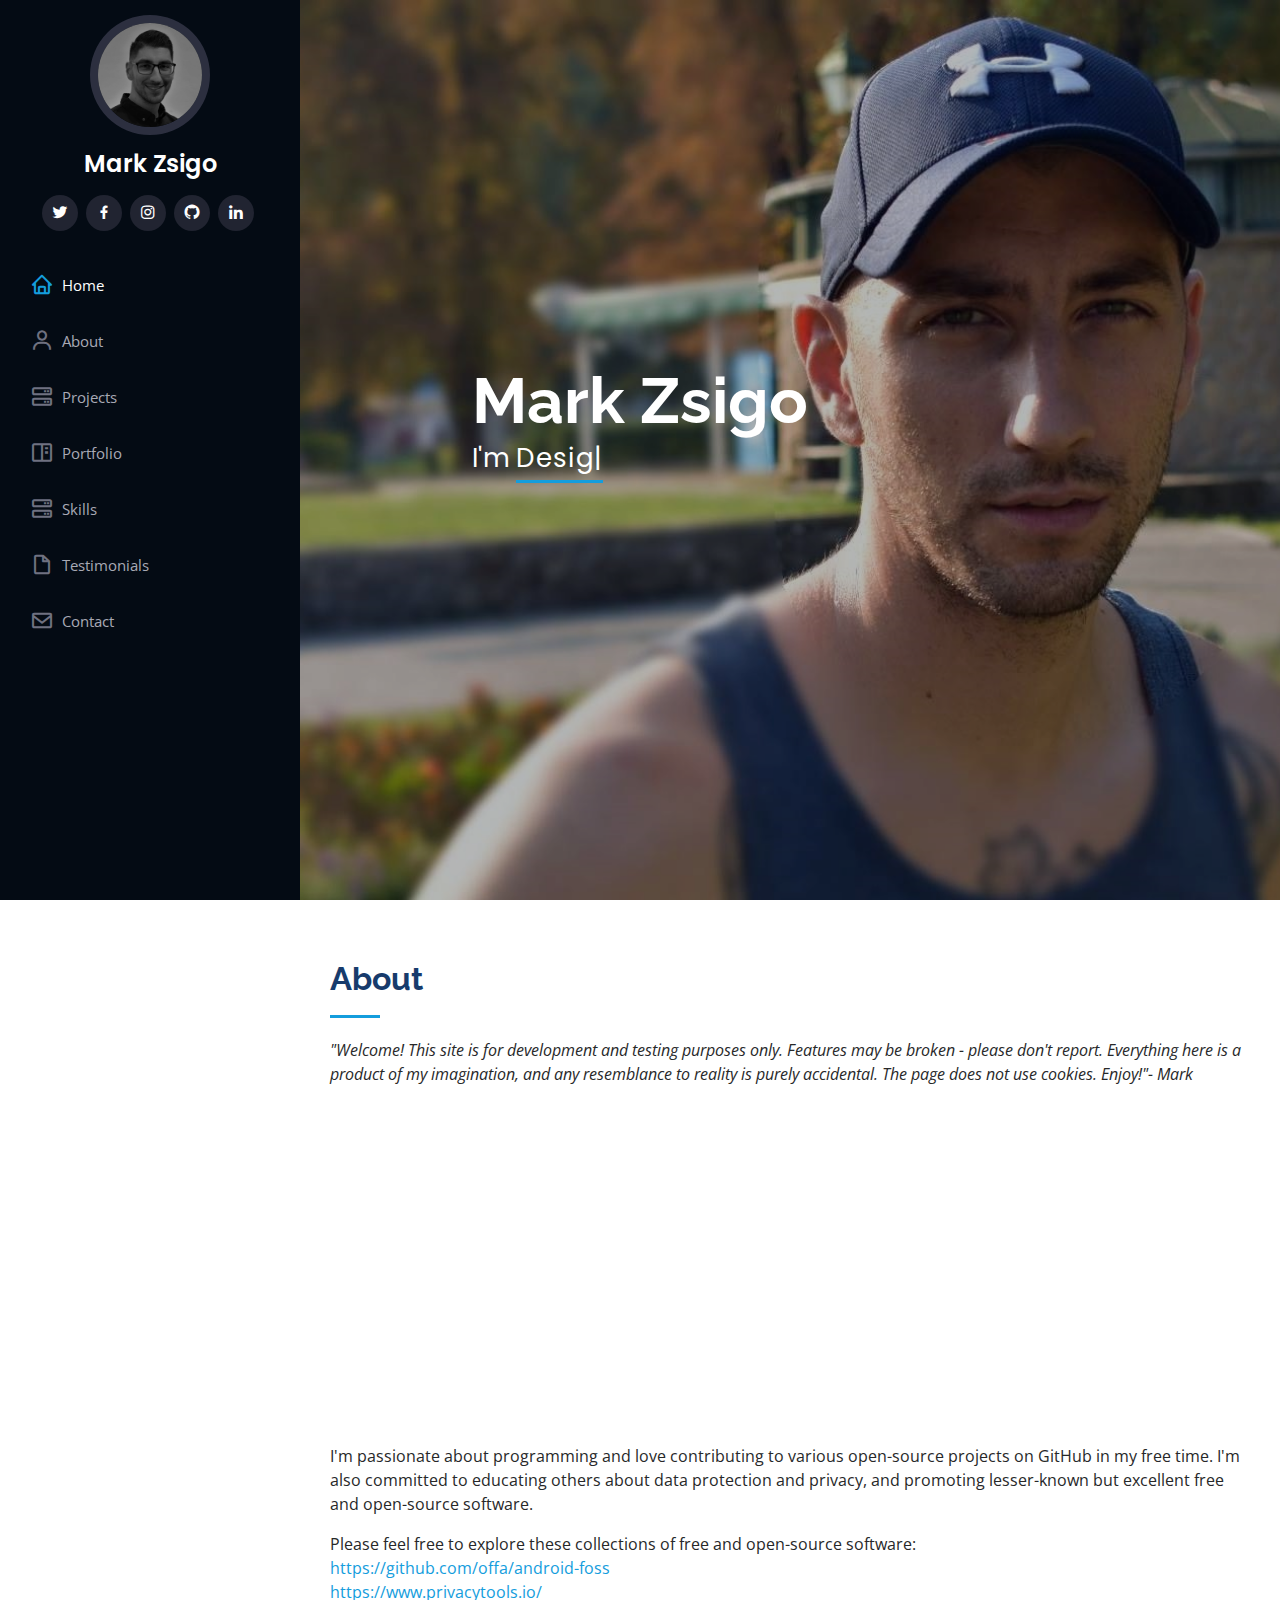
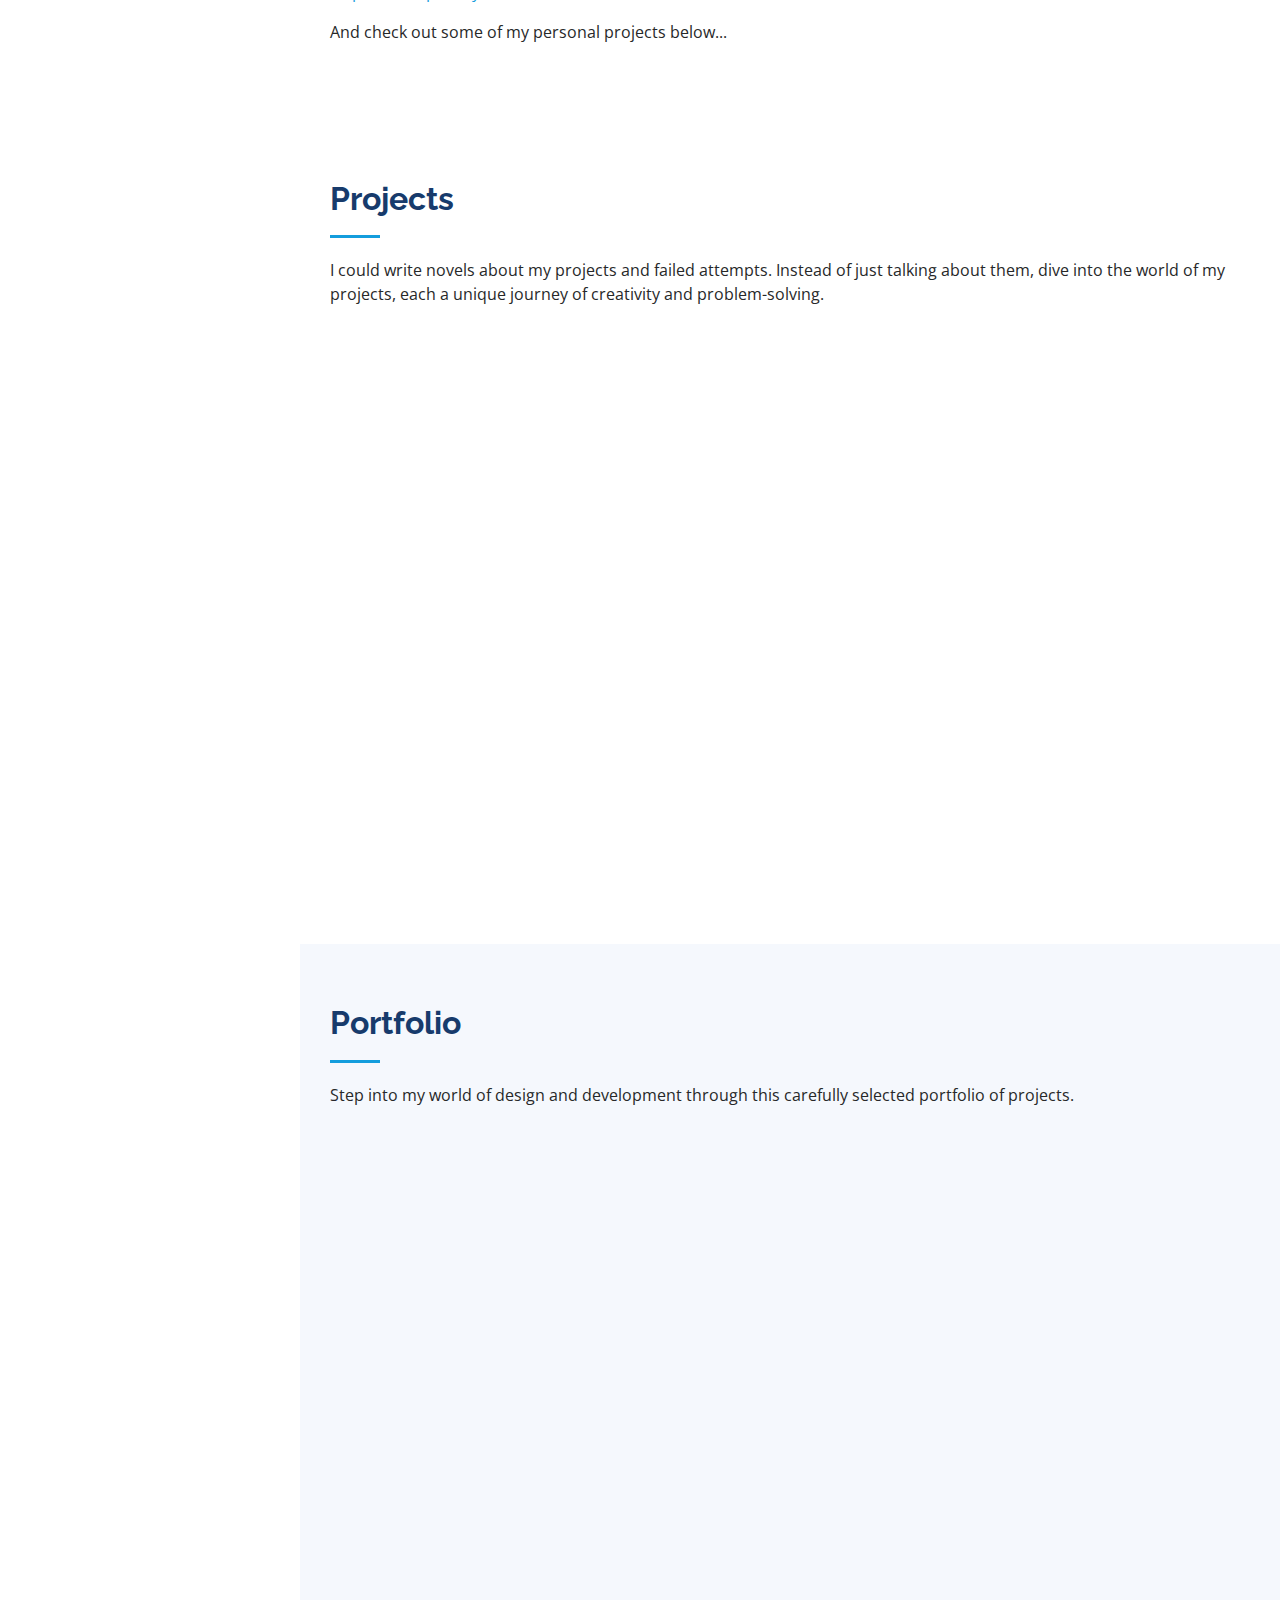
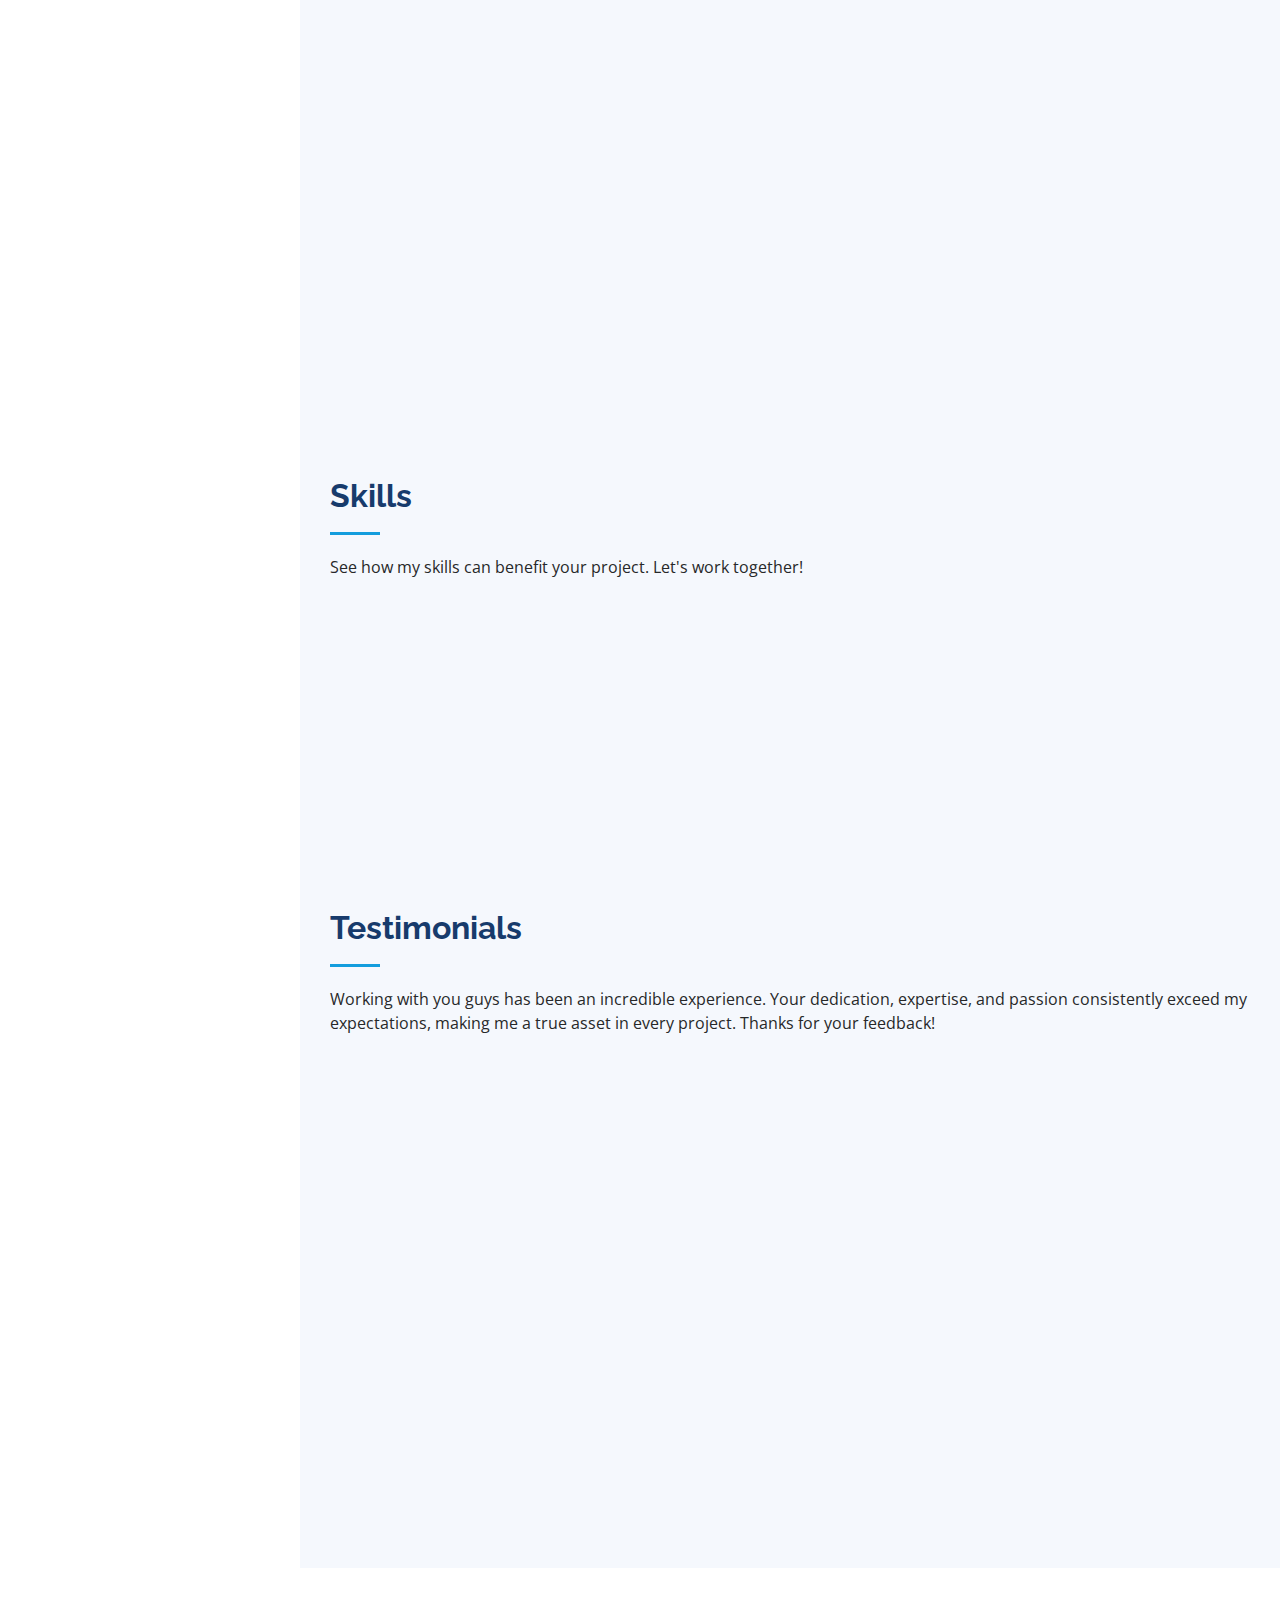
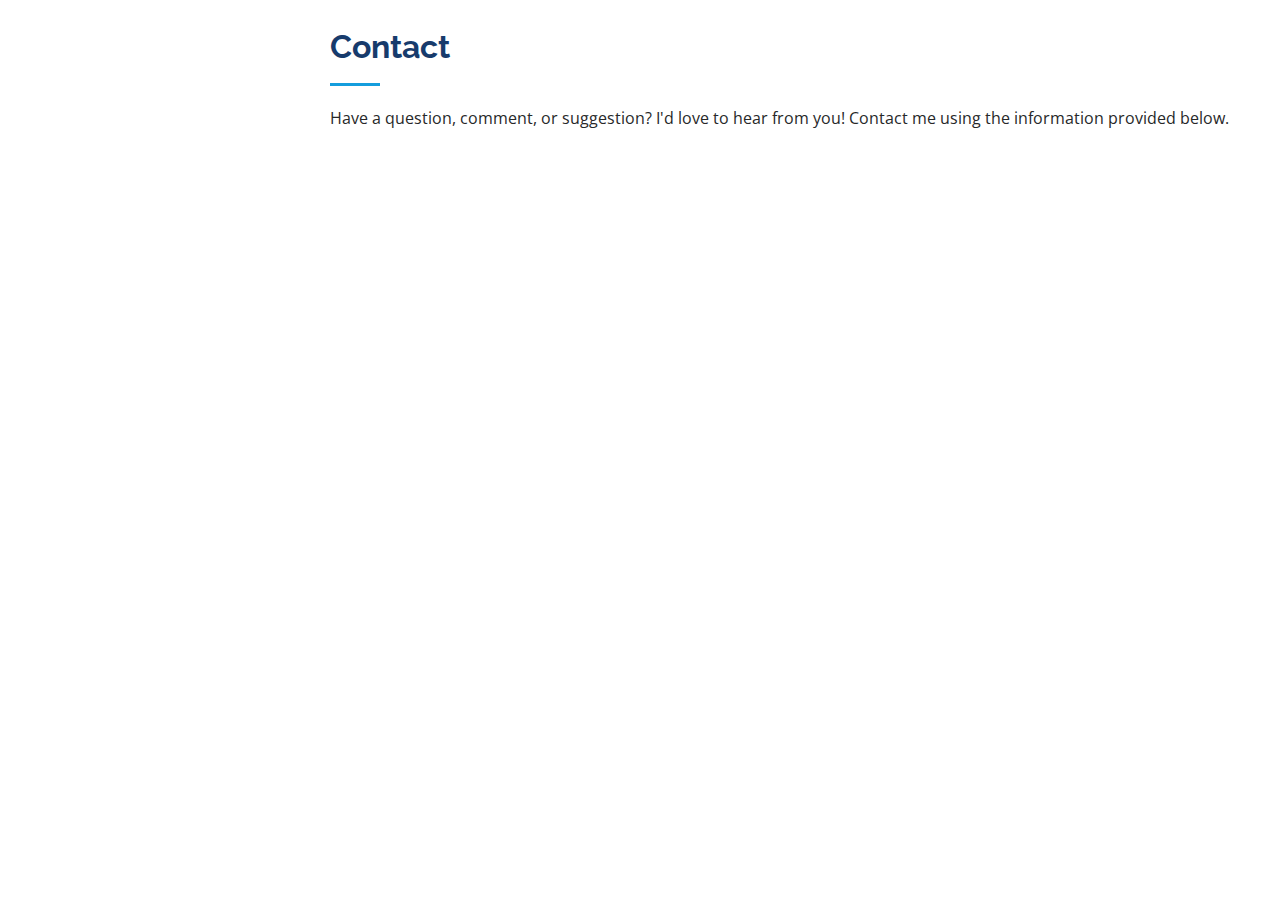
==== commit 71ce4f36: "changes_20240929_v9" ====
--- a/index.html
+++ b/index.html
@@ -137,32 +137,33 @@
         <div class="row">
           <div class="col-lg-4 col-md-6 icon-box" data-aos="fade-up">
             <div class="icon"><i class="bi bi-briefcase"></i></div>
-            <h4 class="title"><a href="/marksburgers.github.io/index.html" target="_blank">Mark's Very First</a></h4>
-            <p class="description">Voluptatum deleniti atque corrupti quos dolores et quas molestias excepturi sint occaecati cupiditate non provident</p>
+            <h4 class="title"><a href="#" target="_blank">Flashing my first modded Android</a></h4>
+            <p class="description"> Xperia X8, 2012. I will never forget how happy I was. FroyoBread, then GingerBread...This is how it all started,
+              and I've been using custom ROMs ever since (LineageOS). </p>
           </div>
           <div class="col-lg-4 col-md-6 icon-box" data-aos="fade-up" data-aos-delay="400">
             <div class="icon"><i class="bi bi-brightness-high"></i></div>
-            <h4 class="title"><a href="">Mark's Snake</a></h4>
-            <p class="description">At vero eos et accusamus et iusto odio dignissimos ducimus qui blanditiis praesentium voluptatum deleniti atque</p>
+            <h4 class="title"><a href="#">Flashing OpenWrt </a></h4>
+            <p class="description">In 2016 I decided to take full control over my router. It was a Linksys WRT1900ACS - I immediately felt the boost it brought. I have been using only OpenWrt ever since. </p>
           </div>
           <div class="col-lg-4 col-md-6 icon-box" data-aos="fade-up" data-aos-delay="500">
             <div class="icon"><i class="bi bi-calendar4-week"></i></div>
-            <h4 class="title"><a href="">Mark's Tetris</a></h4>
-            <p class="description">Et harum quidem rerum facilis est et expedita distinctio. Nam libero tempore, cum soluta nobis est eligendi</p>
+            <h4 class="title"><a href="#">My first crypto mining</a></h4>
+            <p class="description">2017, AMD R9 280 ETHash 12,2MH/s. I mined 0.01 ETH in 24 hours (244 shares). I felt like the king of the world. After that I quickly built my first mining rig 6x RX580.</p>
           </div>
           <div class="col-lg-4 col-md-6 icon-box" data-aos="fade-up" data-aos-delay="100">
             <div class="icon"><i class="bi bi-card-checklist"></i></div>
-            <h4 class="title"><a href="">Eszter's Fine Art Gallery</a></h4>
-            <p class="description">Minim veniam, quis nostrud exercitation ullamco laboris nisi ut aliquip ex ea commodo consequat tarad limino ata</p>
+            <h4 class="title"><a href="#">Building my owh home network </a></h4>
+            <p class="description">First it was just a Pi hole and custom DNS server but quickly got upgraded into a home server, NAS, self hosted VPN... quis nostrud exercitation ullamco laboris nisi ut aliquip ex ea commodo consequat tarad limino ata</p>
           </div>
           <div class="col-lg-4 col-md-6 icon-box" data-aos="fade-up" data-aos-delay="200">
             <div class="icon"><i class="bi bi-bar-chart"></i></div>
-            <h4 class="title"><a href="http://zsigomeheszet.hu/">Martin's Beepkeeping</a></h4>
-            <p class="description">Proudly promoting my brother's work both beepkeeping and website creation!</p>
+            <h4 class="title"><a href="#">Created my own webpage</a></h4>
+            <p class="description">Read latin until I come up with something better Et harum quidem rerum facilis est et expedita distinctio. Nam libero t</p>
           </div>
           <div class="col-lg-4 col-md-6 icon-box" data-aos="fade-up" data-aos-delay="300">
             <div class="icon"><i class="bi bi-binoculars"></i></div>
-            <h4 class="title"><a href="/lakatosnorbi.github.io/index.html" target="_blank">Starring Norbert</a></h4>
+            <h4 class="title"><a href="#" target="_blank">Dealing with test automation</a></h4>
             <p class="description">Excepteur sint occaecat cupidatat non proident, sunt in culpa qui officia deserunt mollit anim id est laborum</p>
           </div>
         </div>
@@ -182,10 +183,10 @@
         <div class="row" data-aos="fade-up">
           <div class="col-lg-12 d-flex justify-content-center">
             <ul id="portfolio-flters">
-              <li data-filter="*" class="filter-active">All</li>
-              <li data-filter=".filter-app">App</li>
-              <li data-filter=".filter-card">Card</li>
-              <li data-filter=".filter-web">Web</li>
+              <li data-filter="*" class="filter-active">Don't</li>
+              <li data-filter=".filter-app">Push</li>
+              <li data-filter=".filter-card">These</li>
+              <li data-filter=".filter-web">Buttons</li>
             </ul>
           </div>
         </div>
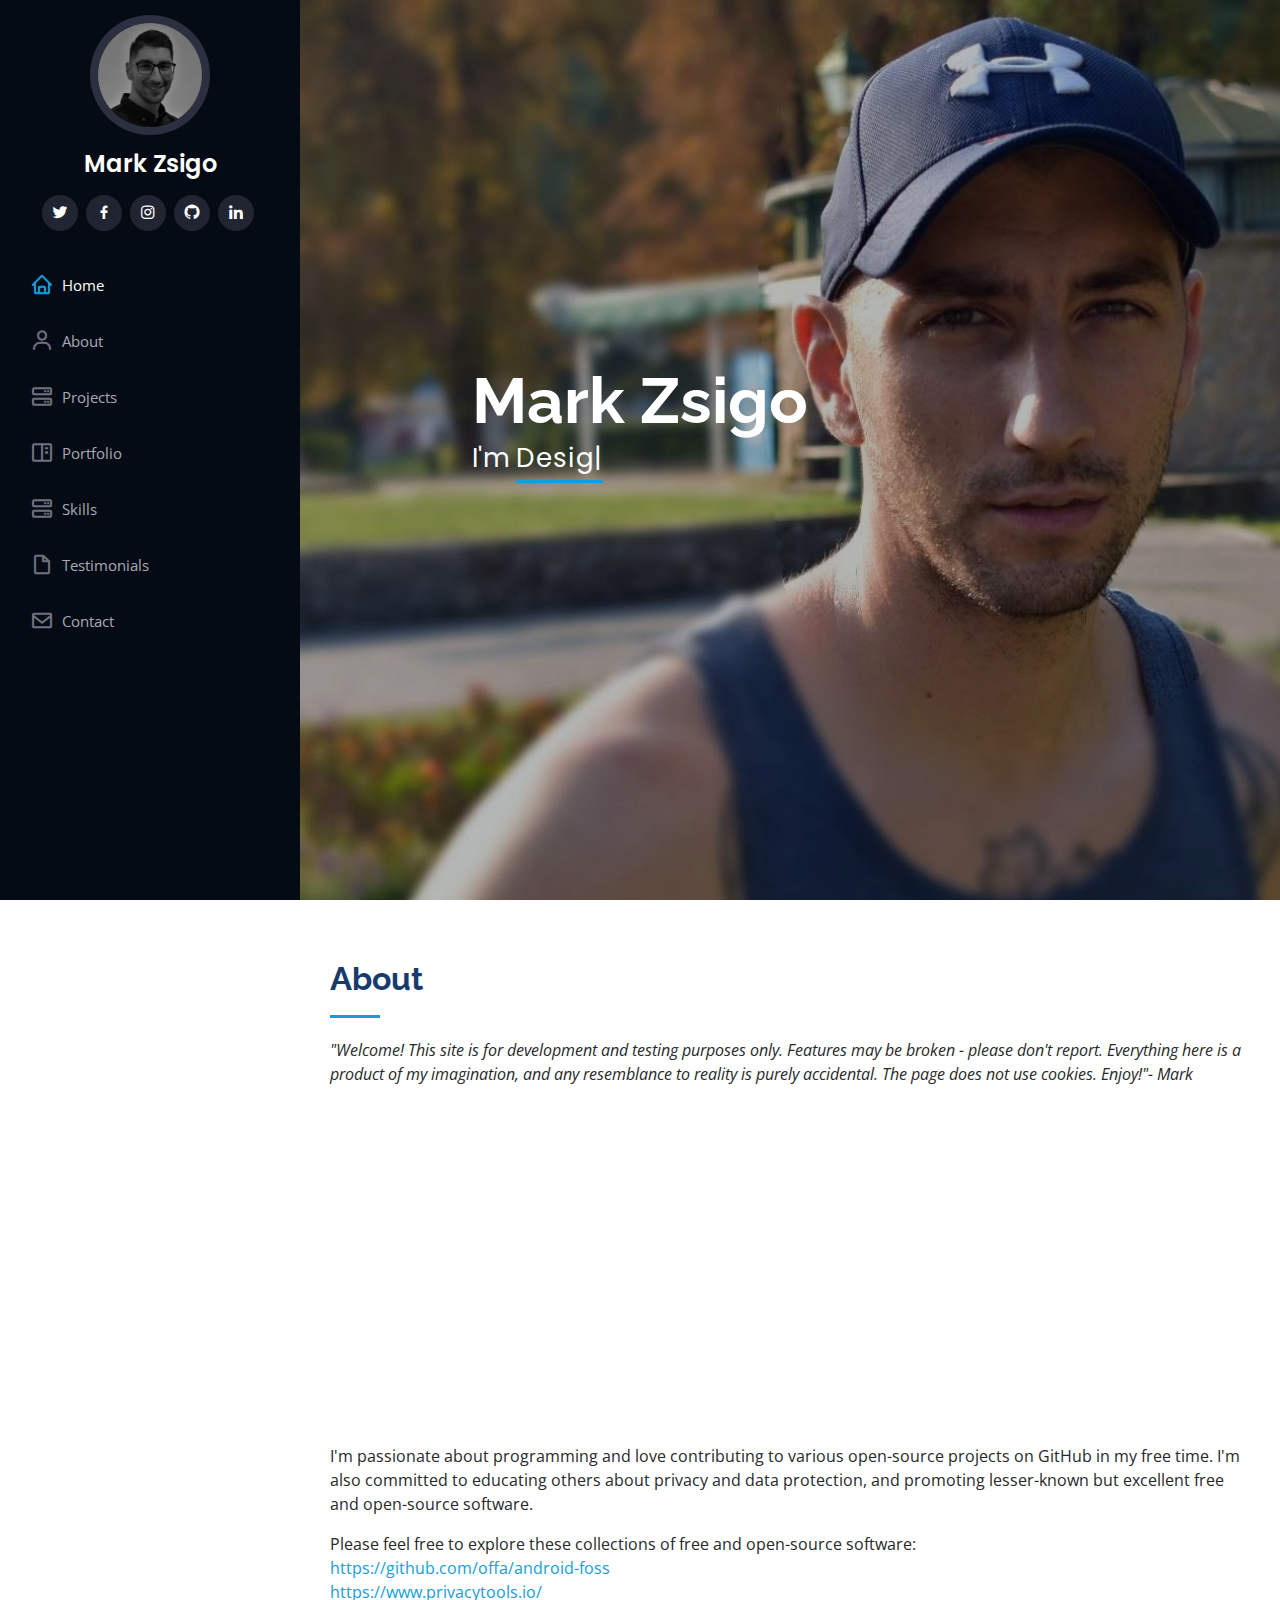
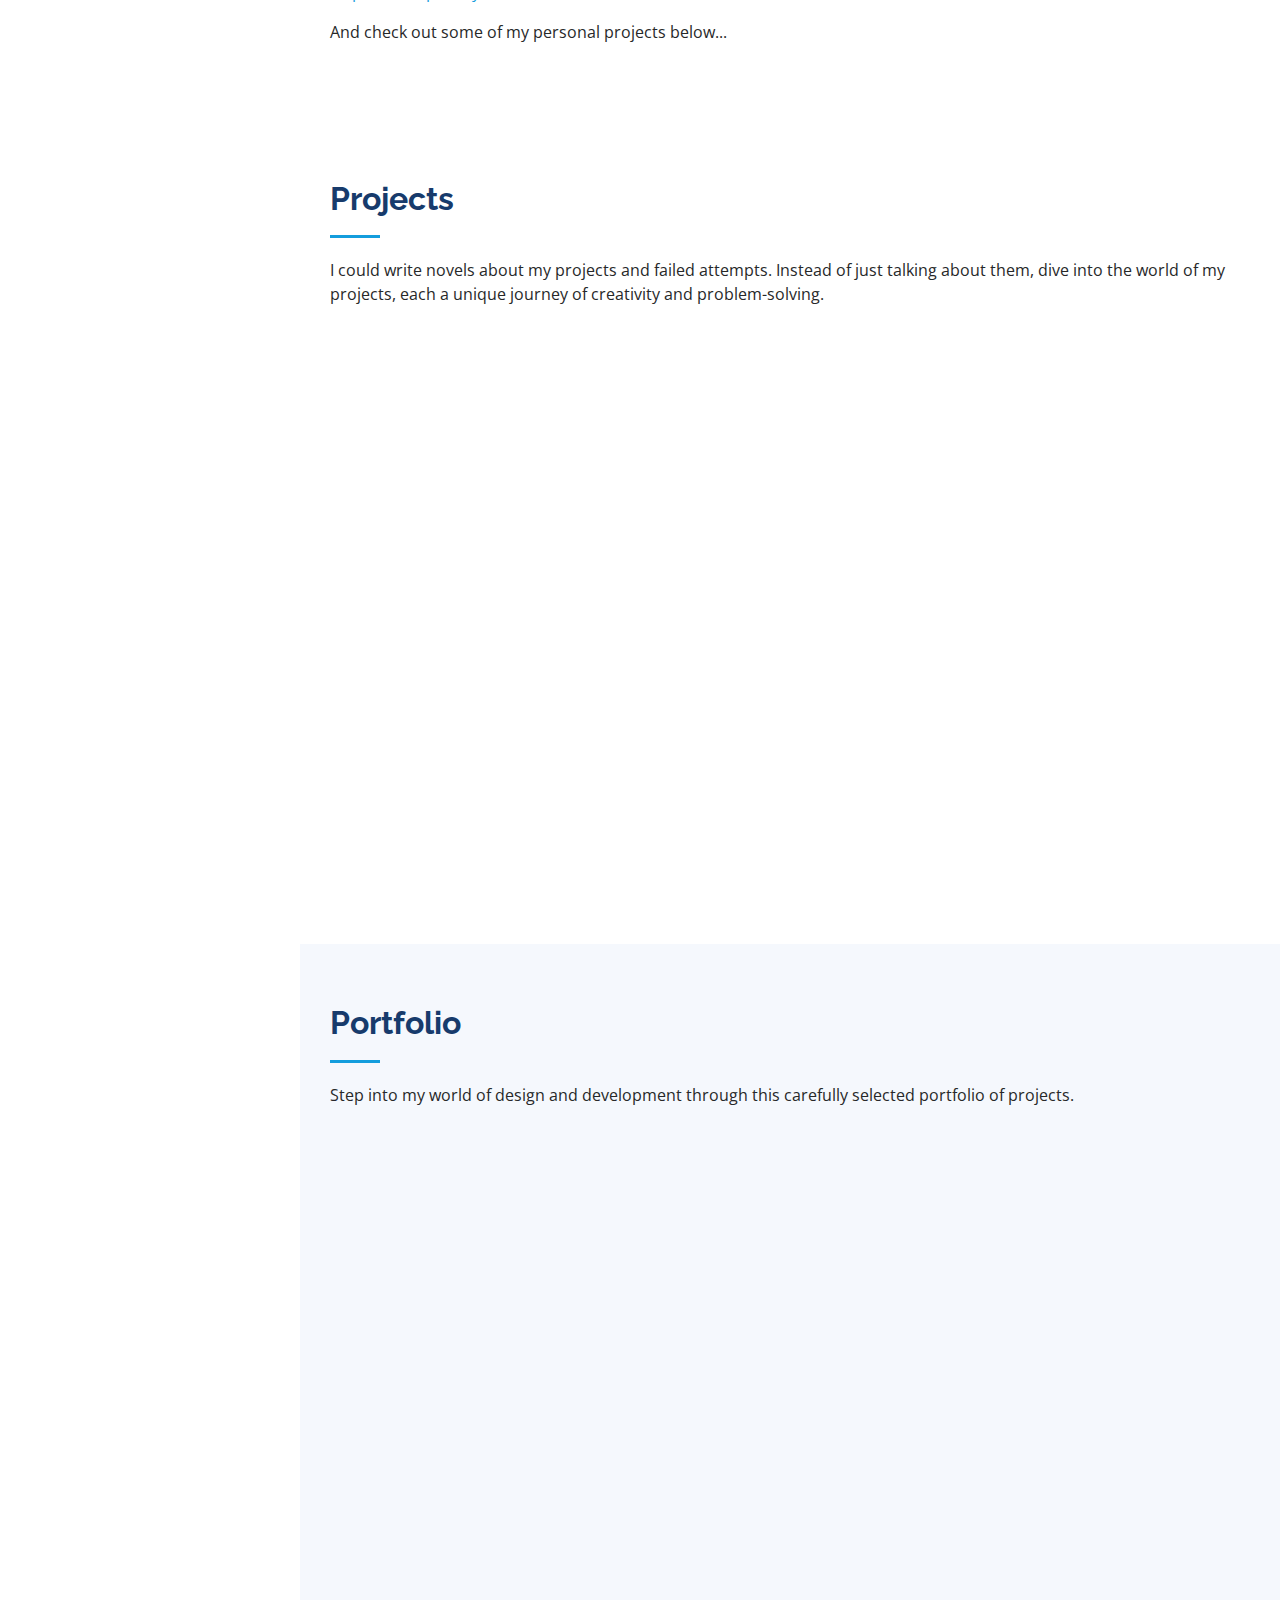
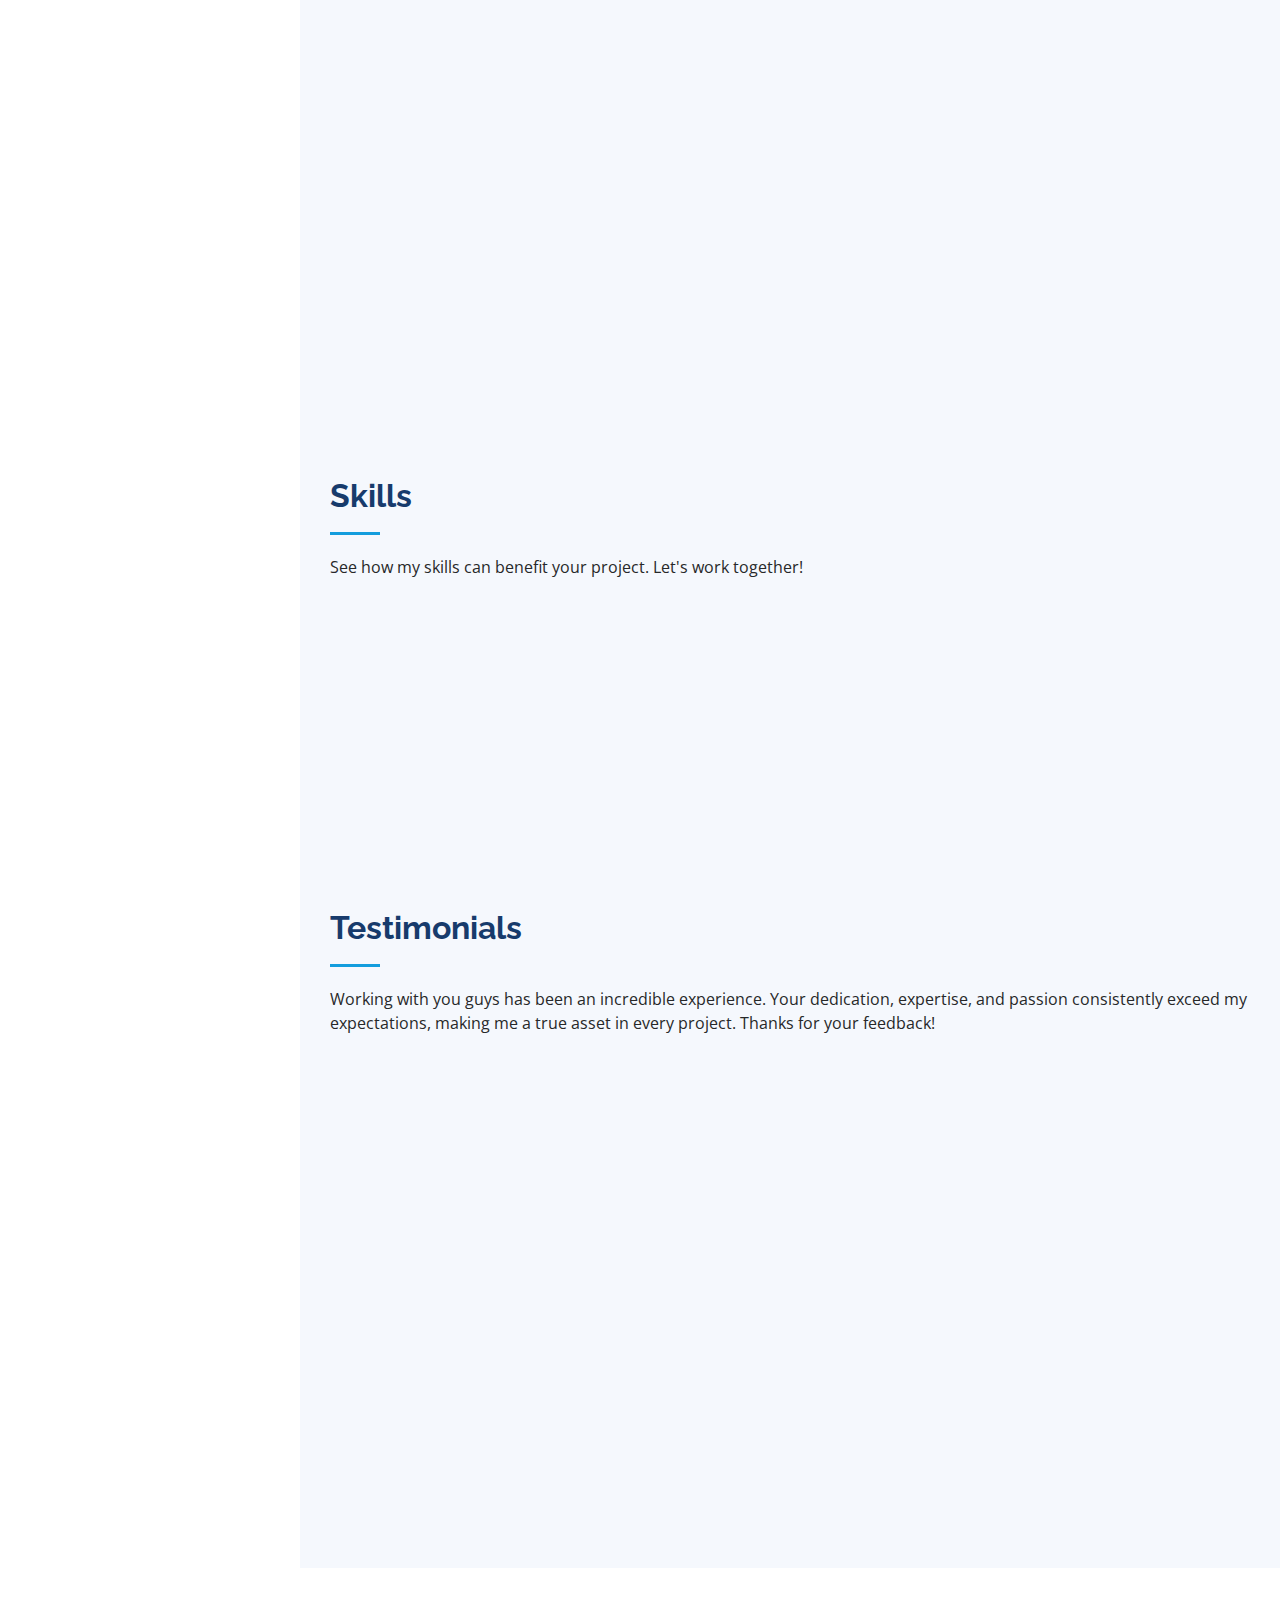
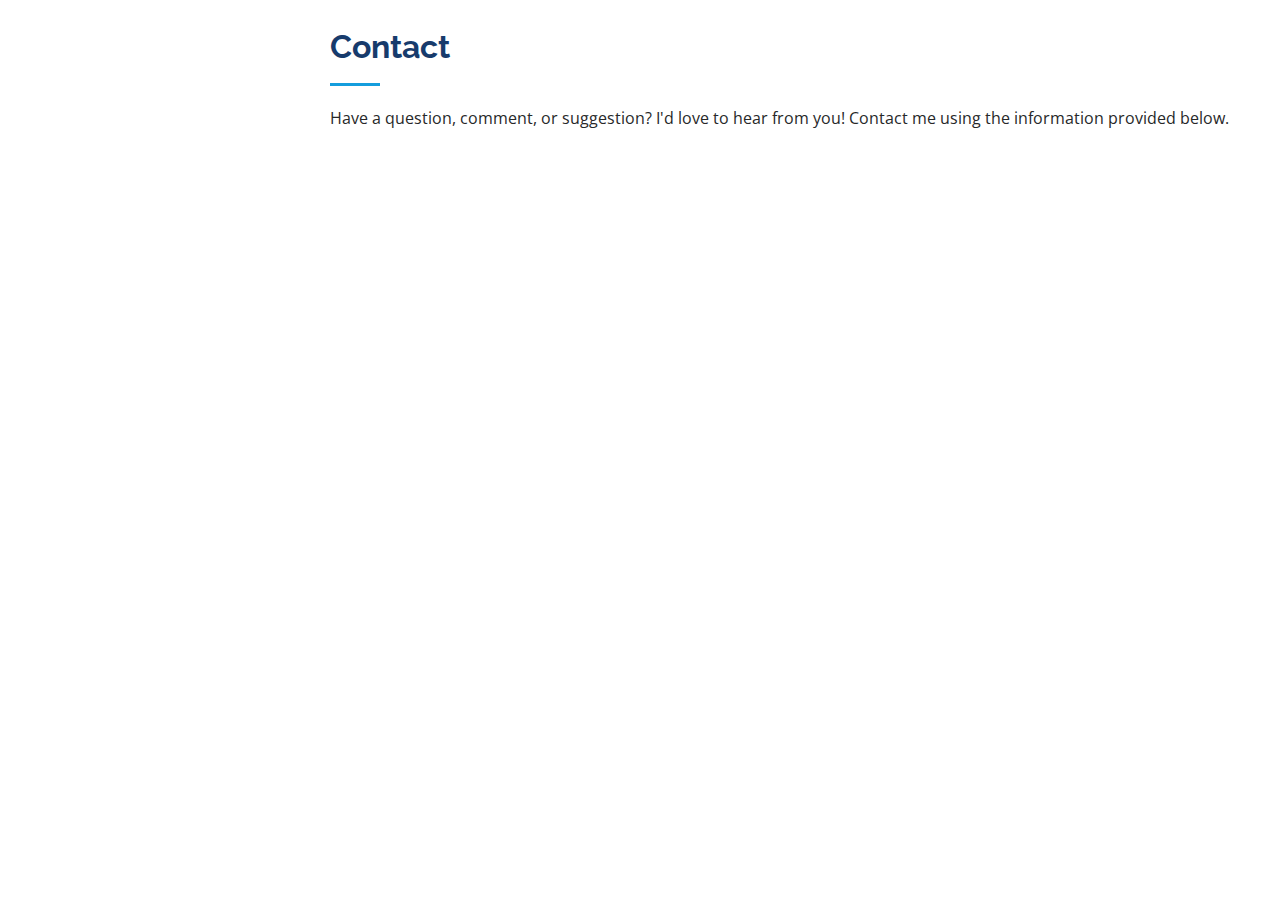
==== commit 1113e199: "changes_20240930_v10" ====
--- a/index.html
+++ b/index.html
@@ -90,7 +90,7 @@
           <div class="col-lg-8 pt-4 pt-lg-0 content" data-aos="fade-left">
             <h3>Mechanical Engineer &amp; Software Test Engineer</h3>
             <p class="fst-italic">
-              Hi there! I'm Mark based in Vienna. I have over 5 - 5 years of experience in both Manufacturing process engineering and Software test engineering. I'm a free software evangelist and data realist. 
+              Hi there! I'm Mark based in Vienna. I have over 5 - 5 years of experience in both Manufacturing process engineering and Software test engineering. I'm a free-software evangelist and data realist. 
             </p>
             <div class="row">
               <div class="col-lg-6">
@@ -113,7 +113,7 @@
           </div>
           <p>
             <br>
-            I'm passionate about programming and love contributing to various open-source projects on GitHub in my free time. I'm also committed to educating others about data protection and privacy, and promoting lesser-known but excellent free and open-source software.
+            I'm passionate about programming and love contributing to various open-source projects on GitHub in my free time. I'm also committed to educating others about privacy and data protection, and promoting lesser-known but excellent free and open-source software.
             <p>
             Please feel free to explore these collections of free and open-source software:
             <br> <a href="https://github.com/offa/android-foss" target="_blank">https://github.com/offa/android-foss</a>
@@ -143,7 +143,7 @@
           </div>
           <div class="col-lg-4 col-md-6 icon-box" data-aos="fade-up" data-aos-delay="400">
             <div class="icon"><i class="bi bi-brightness-high"></i></div>
-            <h4 class="title"><a href="#">Flashing OpenWrt </a></h4>
+            <h4 class="title"><a href="#">Flashing OpenWrt first time</a></h4>
             <p class="description">In 2016 I decided to take full control over my router. It was a Linksys WRT1900ACS - I immediately felt the boost it brought. I have been using only OpenWrt ever since. </p>
           </div>
           <div class="col-lg-4 col-md-6 icon-box" data-aos="fade-up" data-aos-delay="500">
@@ -153,8 +153,8 @@
           </div>
           <div class="col-lg-4 col-md-6 icon-box" data-aos="fade-up" data-aos-delay="100">
             <div class="icon"><i class="bi bi-card-checklist"></i></div>
-            <h4 class="title"><a href="#">Building my owh home network </a></h4>
-            <p class="description">First it was just a Pi hole and custom DNS server but quickly got upgraded into a home server, NAS, self hosted VPN... quis nostrud exercitation ullamco laboris nisi ut aliquip ex ea commodo consequat tarad limino ata</p>
+            <h4 class="title"><a href="#">Building my own home network </a></h4>
+            <p class="description">First it was just a Pi hole and custom DNS server what got upgraded into a home server, NAS, self hosted VPN... quis nostrud exercitation ullamco laboris nisi ut aliquip ex ea commodo consequat tarad limino ata</p>
           </div>
           <div class="col-lg-4 col-md-6 icon-box" data-aos="fade-up" data-aos-delay="200">
             <div class="icon"><i class="bi bi-bar-chart"></i></div>
--- a/assets/css/style.css
+++ b/assets/css/style.css
@@ -336,7 +336,7 @@
 }
 
 /*--------------------------------------------------------------
-# About
+# About (1)
 --------------------------------------------------------------*/
 .about .content h3 {
   font-weight: 700;
@@ -371,7 +371,7 @@
 }
 
 /*--------------------------------------------------------------
-# Facts
+# Facts (removed)
 --------------------------------------------------------------*/
 .facts {
   padding-bottom: 30px;
@@ -422,7 +422,7 @@
 }
 
 /*--------------------------------------------------------------
-# Akills
+# Skills (moved to 4.)
 --------------------------------------------------------------*/
 .skills .progress {
   height: 60px;
@@ -459,7 +459,7 @@
 }
 
 /*--------------------------------------------------------------
-# Resume
+# Resume (removed)
 --------------------------------------------------------------*/
 .resume .resume-title {
   font-size: 26px;
@@ -520,7 +520,7 @@
 }
 
 /*--------------------------------------------------------------
-# Portfolio
+# Portfolio (moved to 3.)
 --------------------------------------------------------------*/
 .portfolio .portfolio-item {
   margin-bottom: 30px;
@@ -686,7 +686,7 @@
 }
 
 /*--------------------------------------------------------------
-# Services
+# Services (renamed to Projects)
 --------------------------------------------------------------*/
 .services .icon-box {
   margin-bottom: 20px;
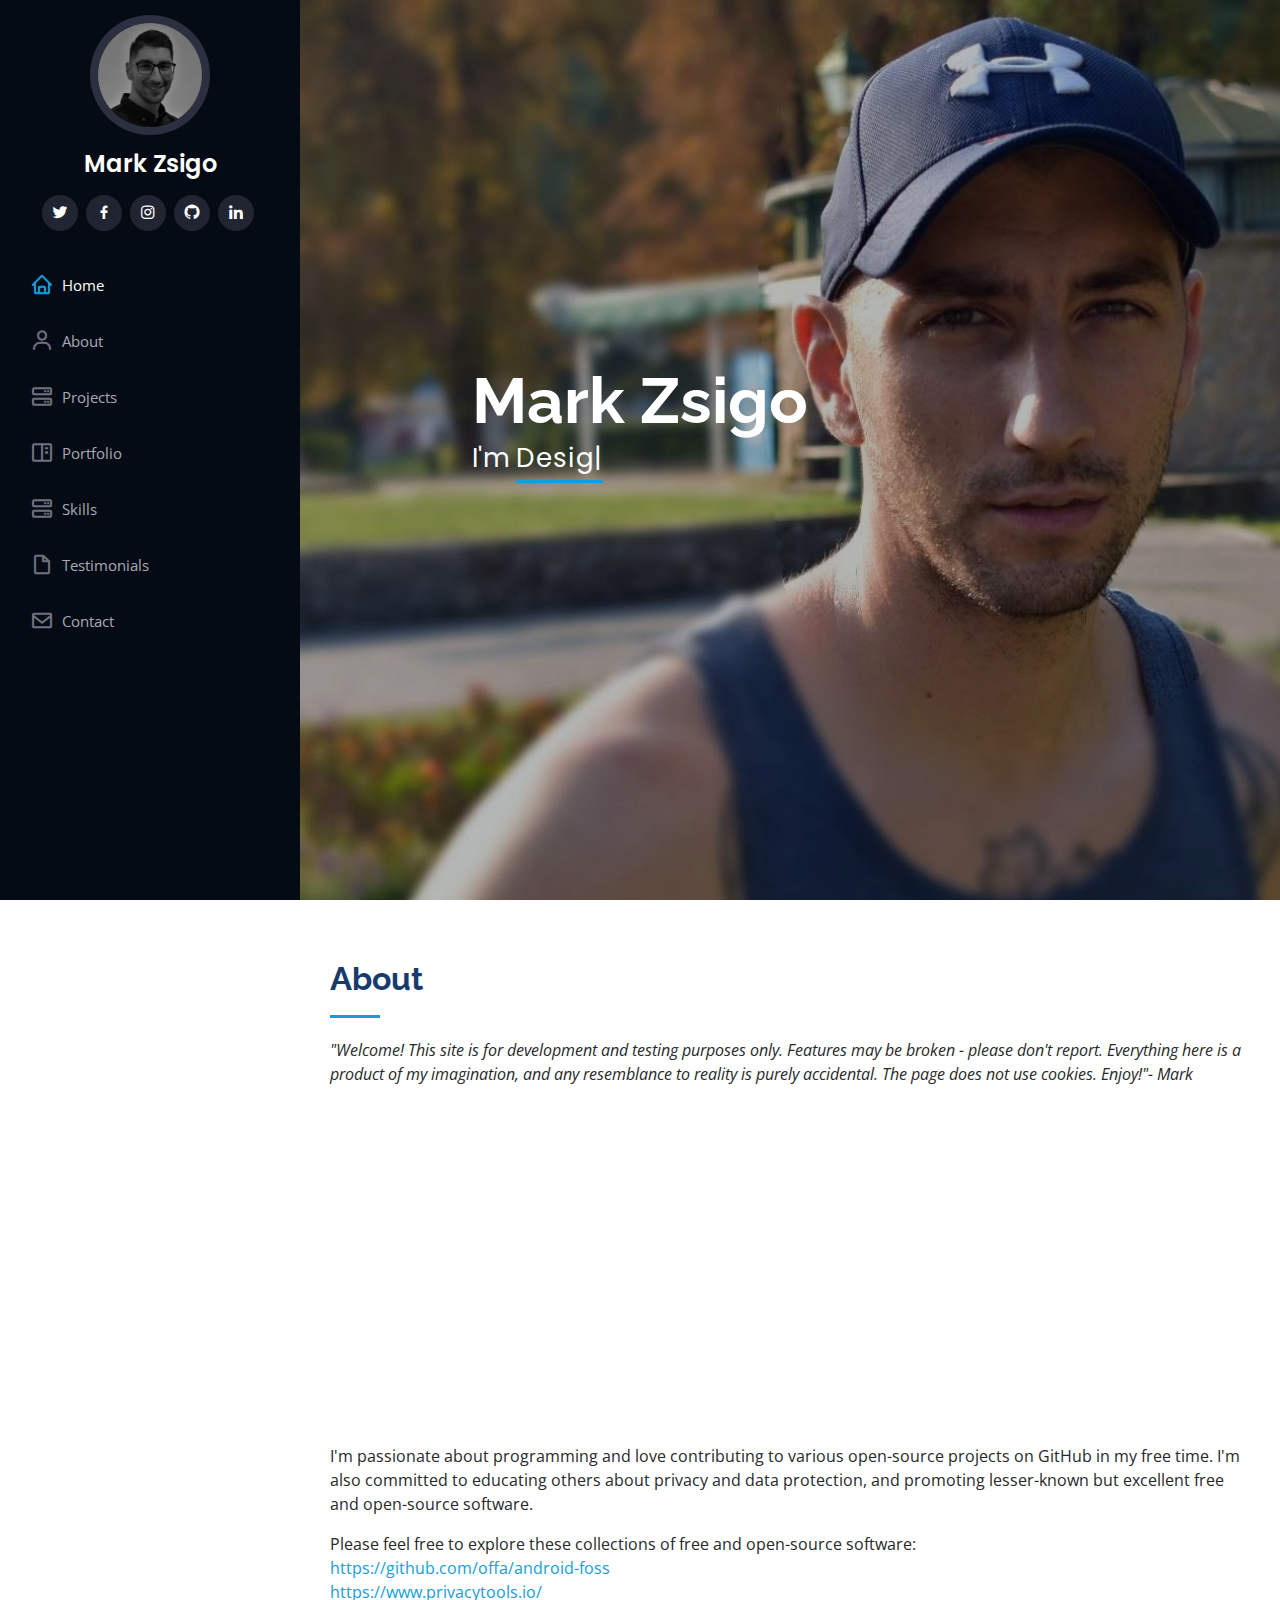
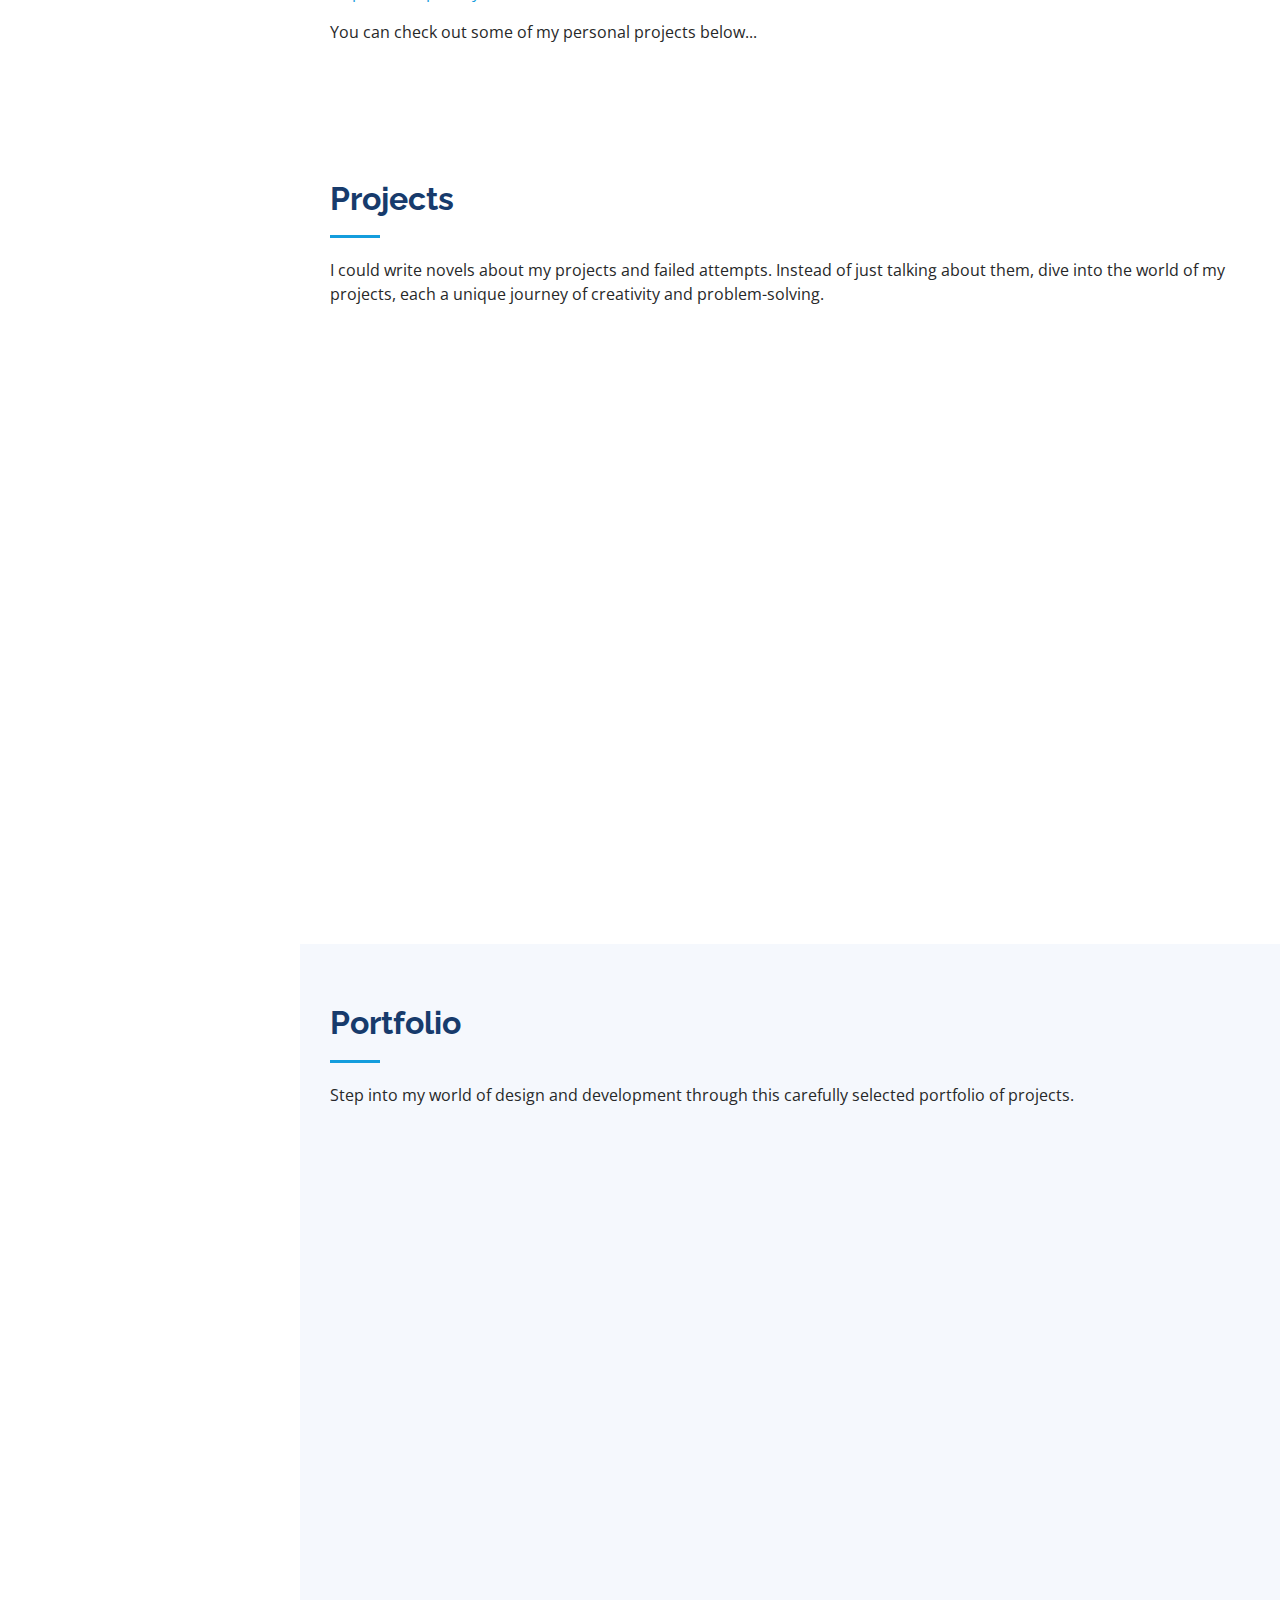
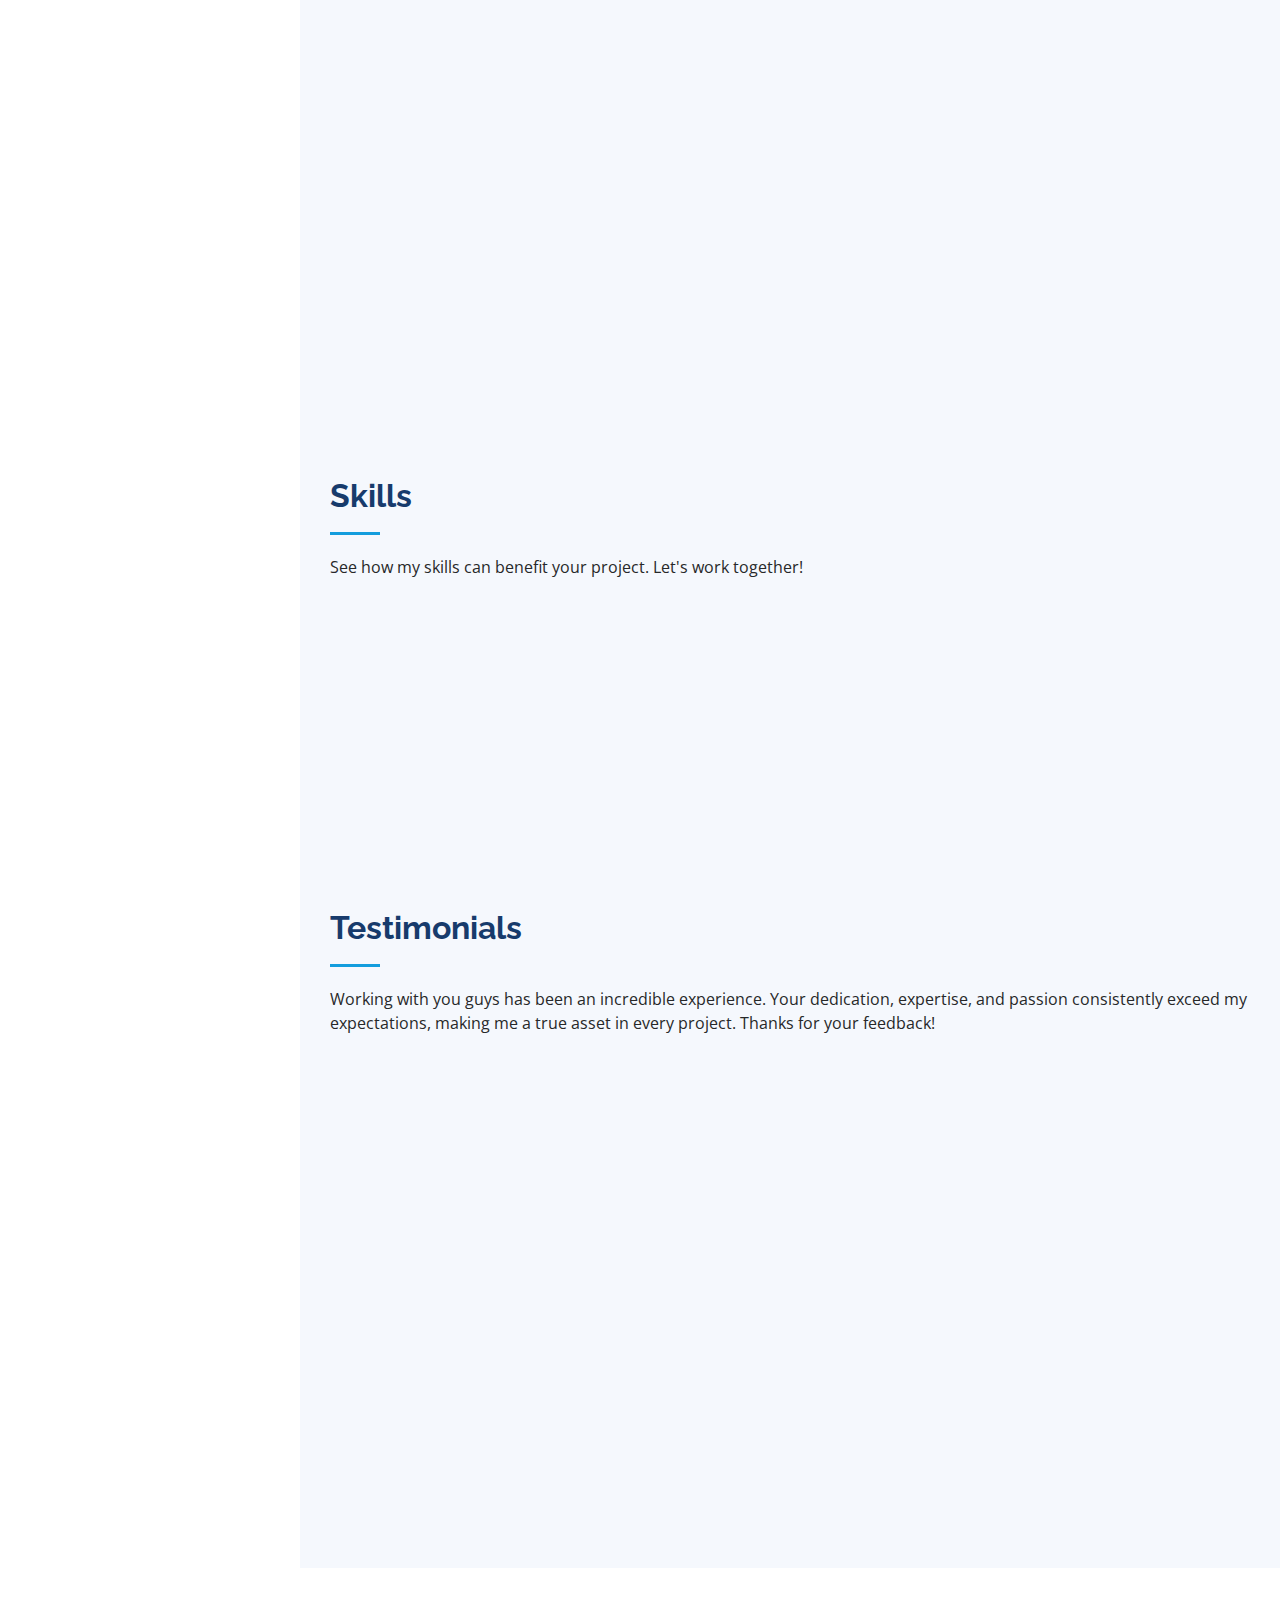
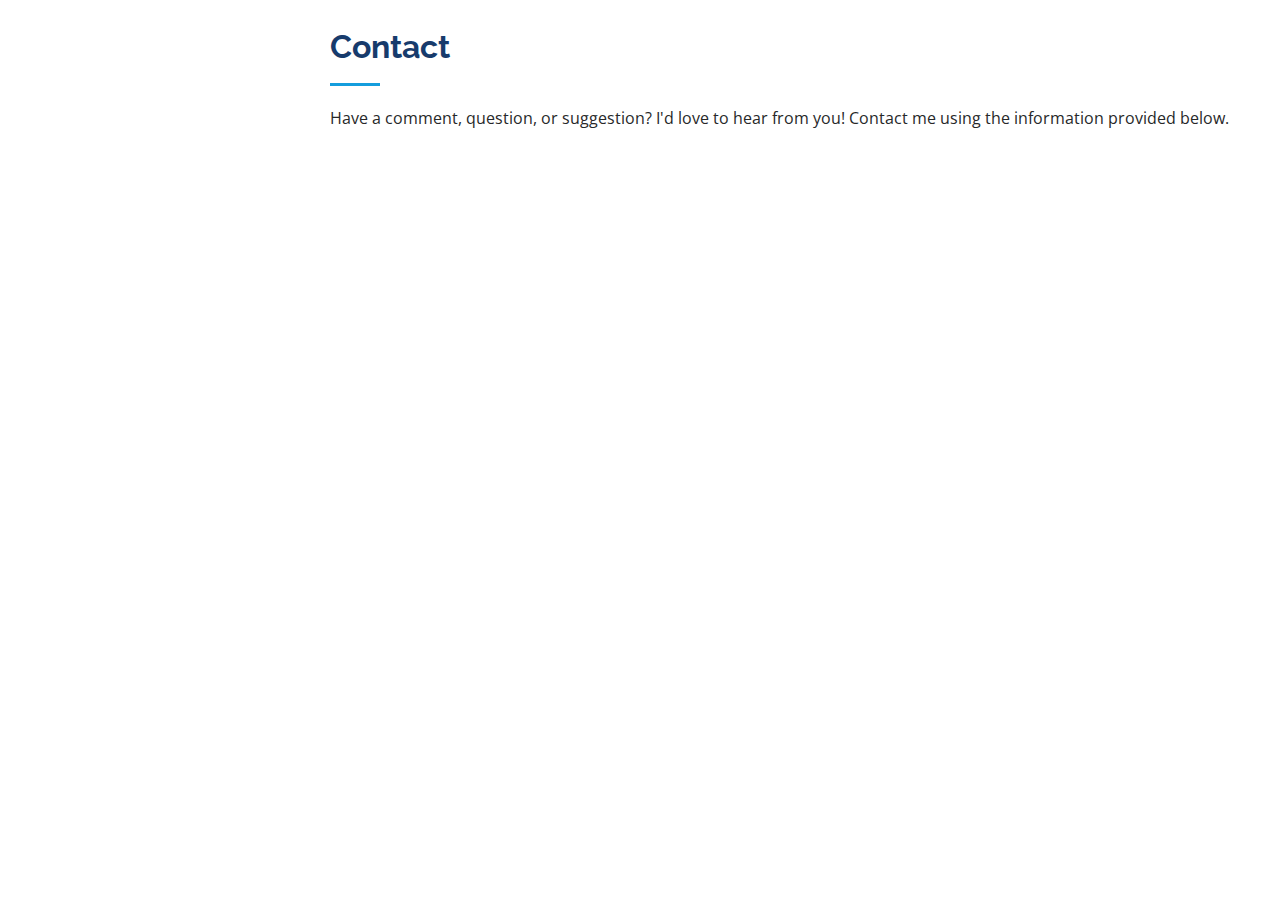
==== commit 15b4f4f1: "changes_20240930_content fixes" ====
--- a/index.html
+++ b/index.html
@@ -119,7 +119,7 @@
             <br> <a href="https://github.com/offa/android-foss" target="_blank">https://github.com/offa/android-foss</a>
             <br> <a href="https://www.privacytools.io/" target="_blank">https://www.privacytools.io/</a>
             <p>
-            And check out some of my personal projects below...
+            You can check out some of my personal projects below...
           </p>
         </div>
       </div>
@@ -158,7 +158,7 @@
           </div>
           <div class="col-lg-4 col-md-6 icon-box" data-aos="fade-up" data-aos-delay="200">
             <div class="icon"><i class="bi bi-bar-chart"></i></div>
-            <h4 class="title"><a href="#">Created my own webpage</a></h4>
+            <h4 class="title"><a href="#">Creating my own webpage</a></h4>
             <p class="description">Read latin until I come up with something better Et harum quidem rerum facilis est et expedita distinctio. Nam libero t</p>
           </div>
           <div class="col-lg-4 col-md-6 icon-box" data-aos="fade-up" data-aos-delay="300">
@@ -444,7 +444,7 @@
 
         <div class="section-title">
           <h2>Contact</h2>
-          <p>Have a question, comment, or suggestion? I'd love to hear from you! Contact me using the information provided below.</p>
+          <p>Have a comment, question, or suggestion? I'd love to hear from you! Contact me using the information provided below.</p>
         </div>
 
         <div class="row" data-aos="fade-in">
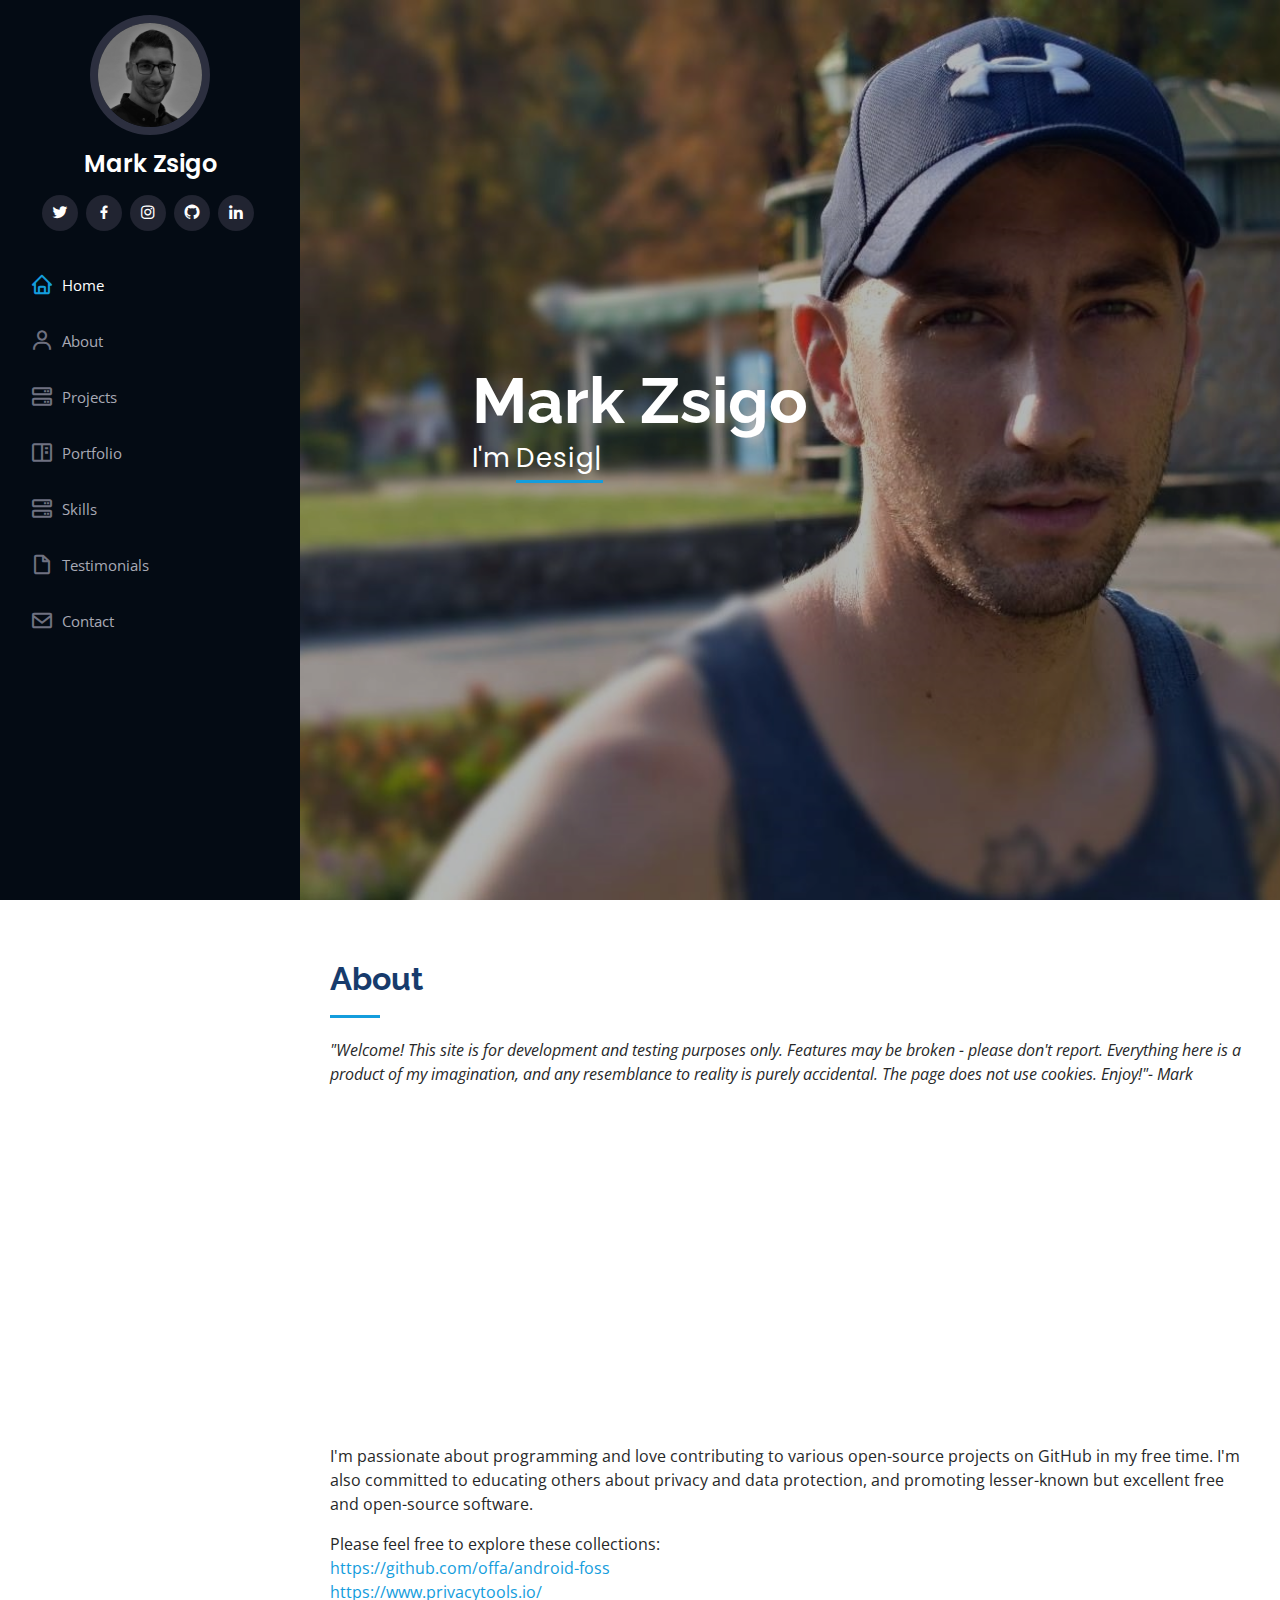
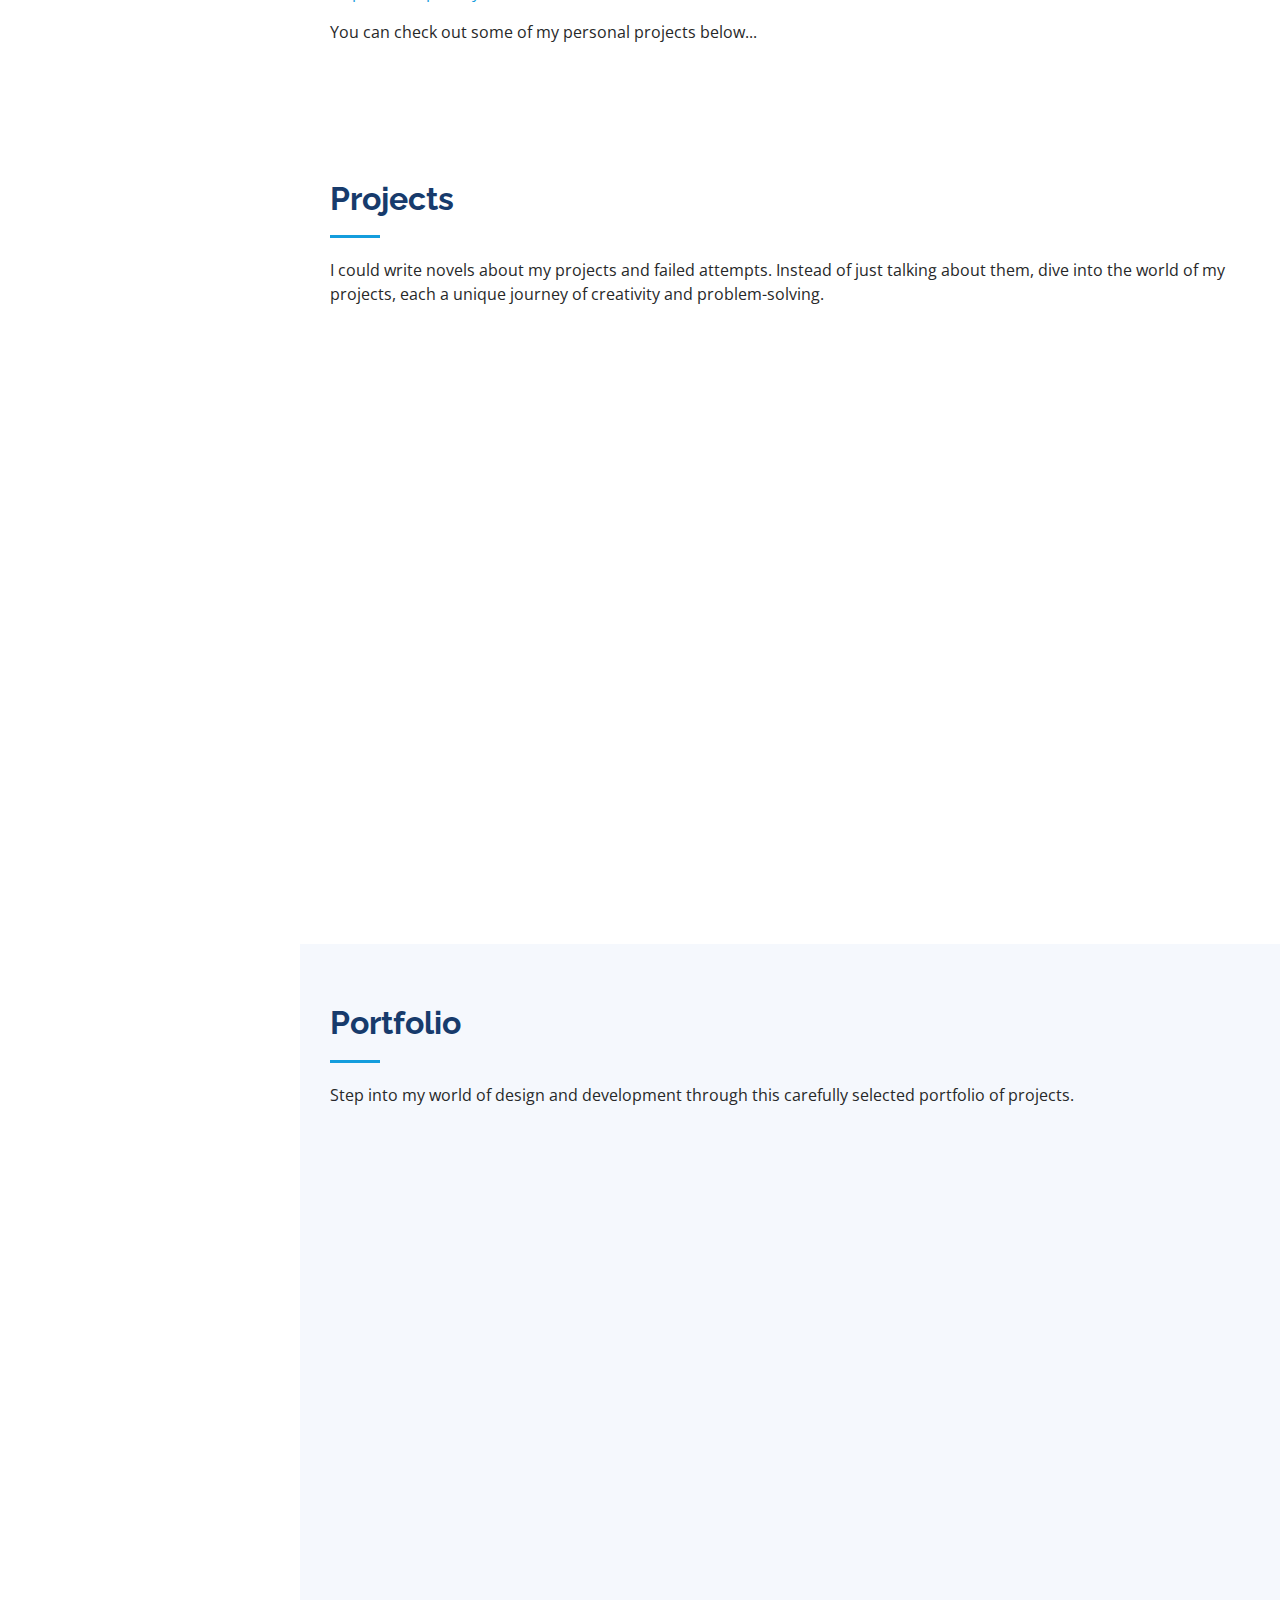
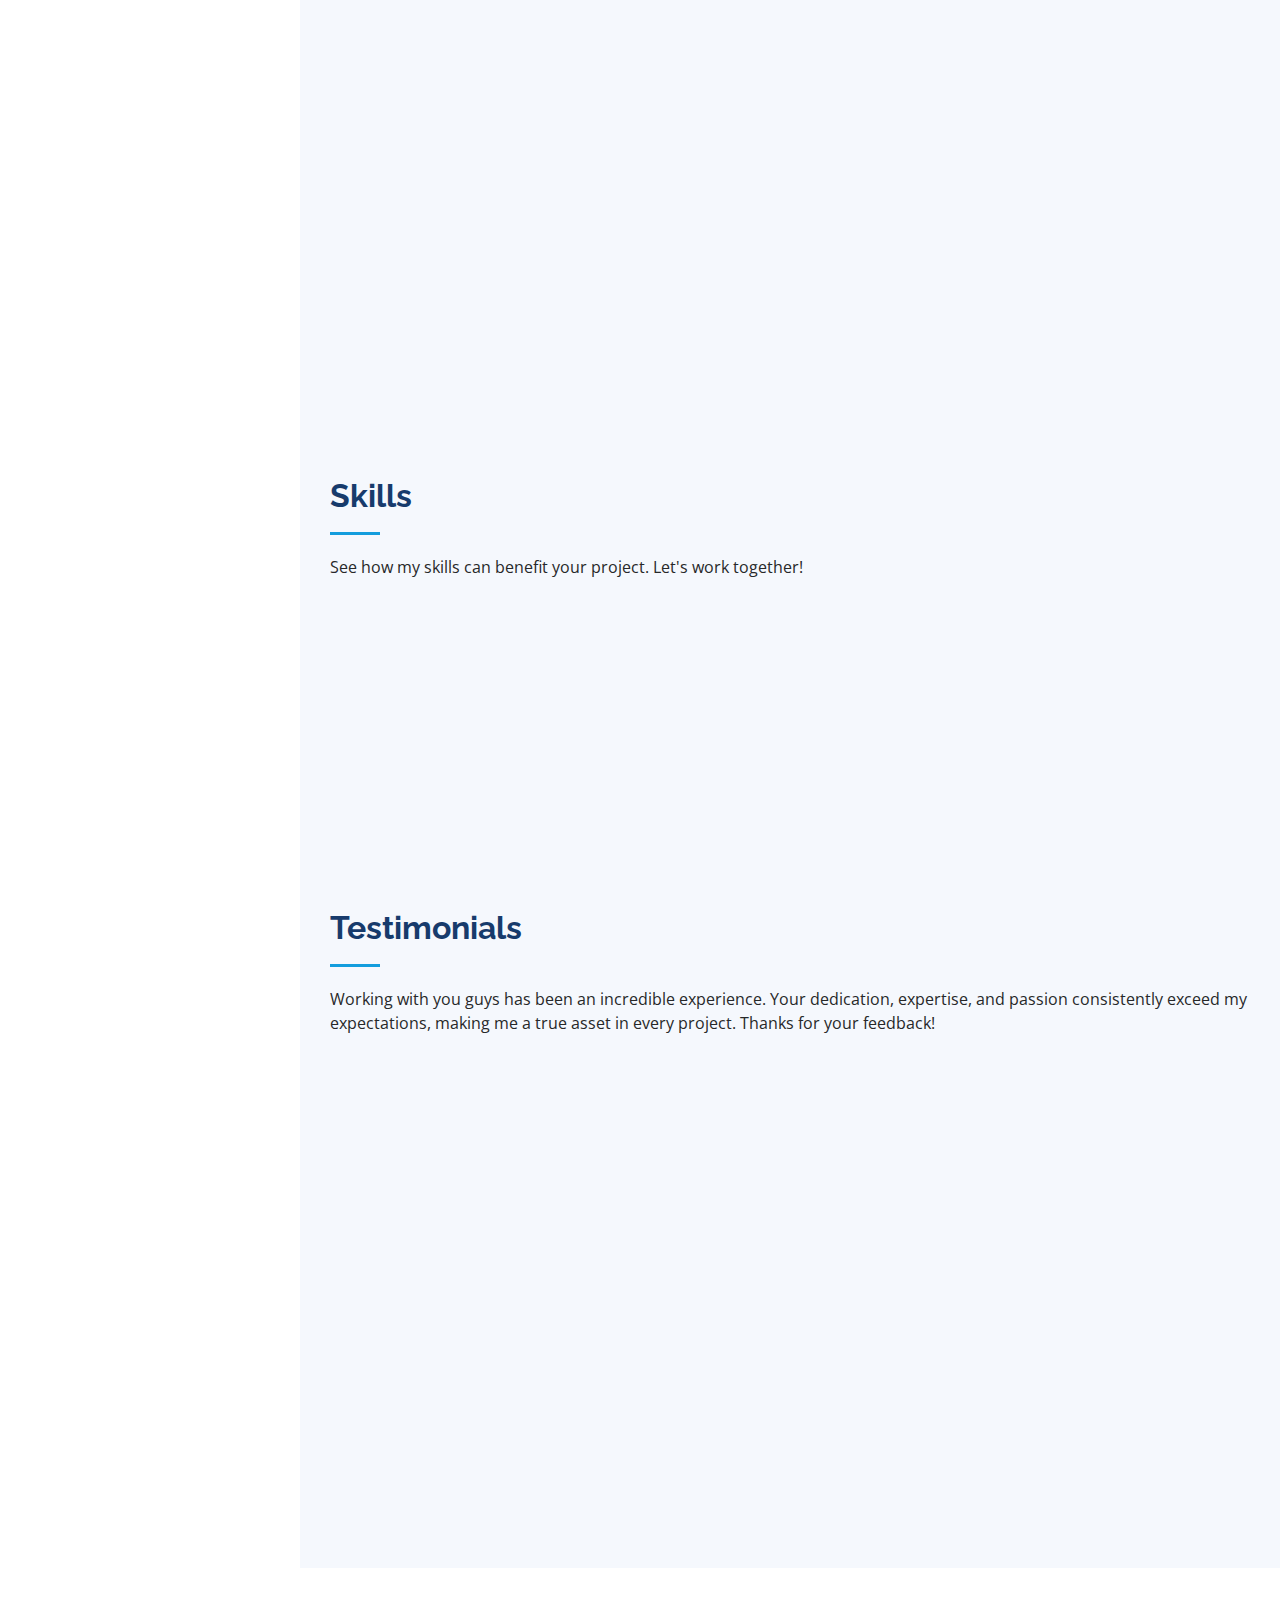
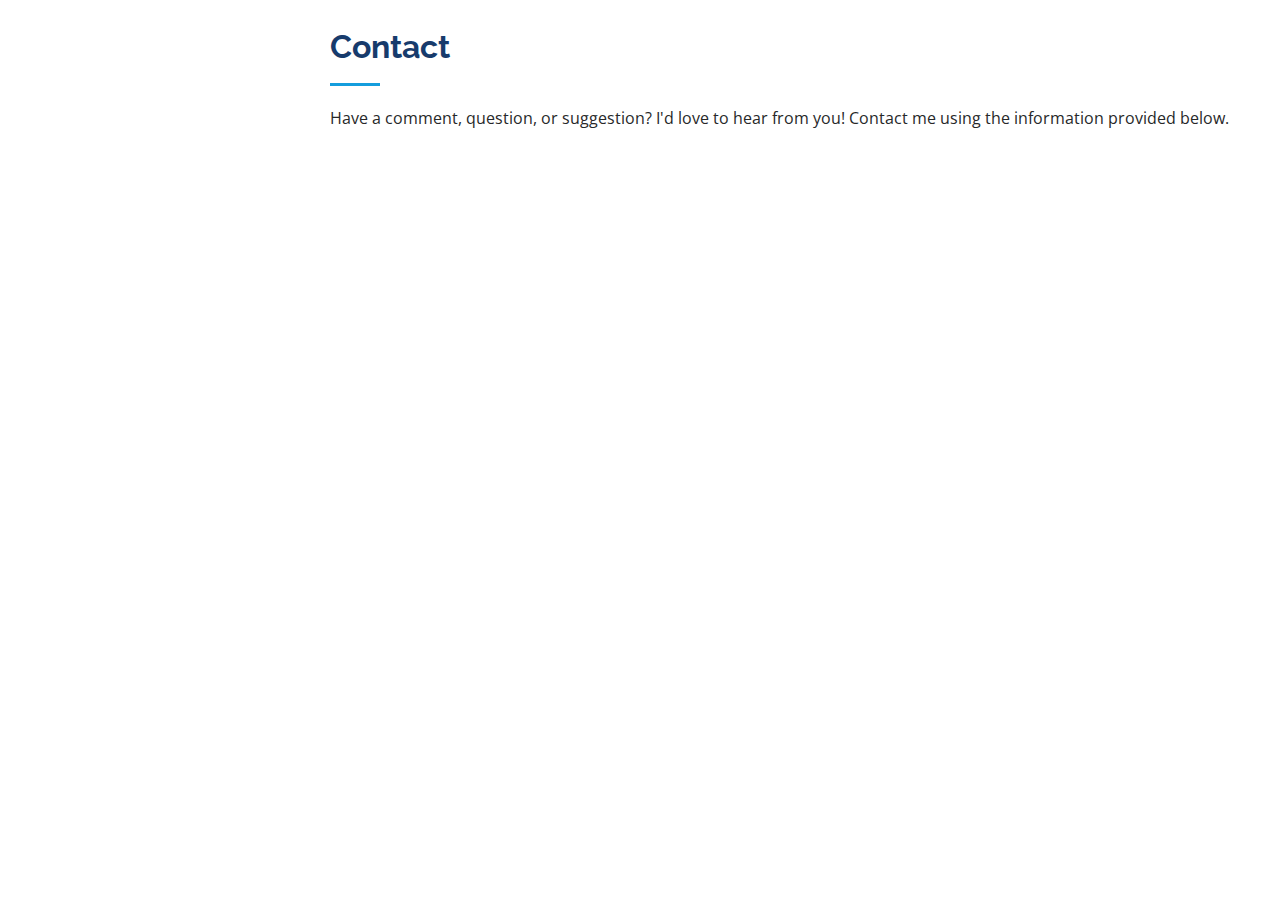
==== commit 63ffe879: "changes_20241004_v11" ====
--- a/index.html
+++ b/index.html
@@ -115,7 +115,7 @@
             <br>
             I'm passionate about programming and love contributing to various open-source projects on GitHub in my free time. I'm also committed to educating others about privacy and data protection, and promoting lesser-known but excellent free and open-source software.
             <p>
-            Please feel free to explore these collections of free and open-source software:
+            Please feel free to explore these collections:
             <br> <a href="https://github.com/offa/android-foss" target="_blank">https://github.com/offa/android-foss</a>
             <br> <a href="https://www.privacytools.io/" target="_blank">https://www.privacytools.io/</a>
             <p>
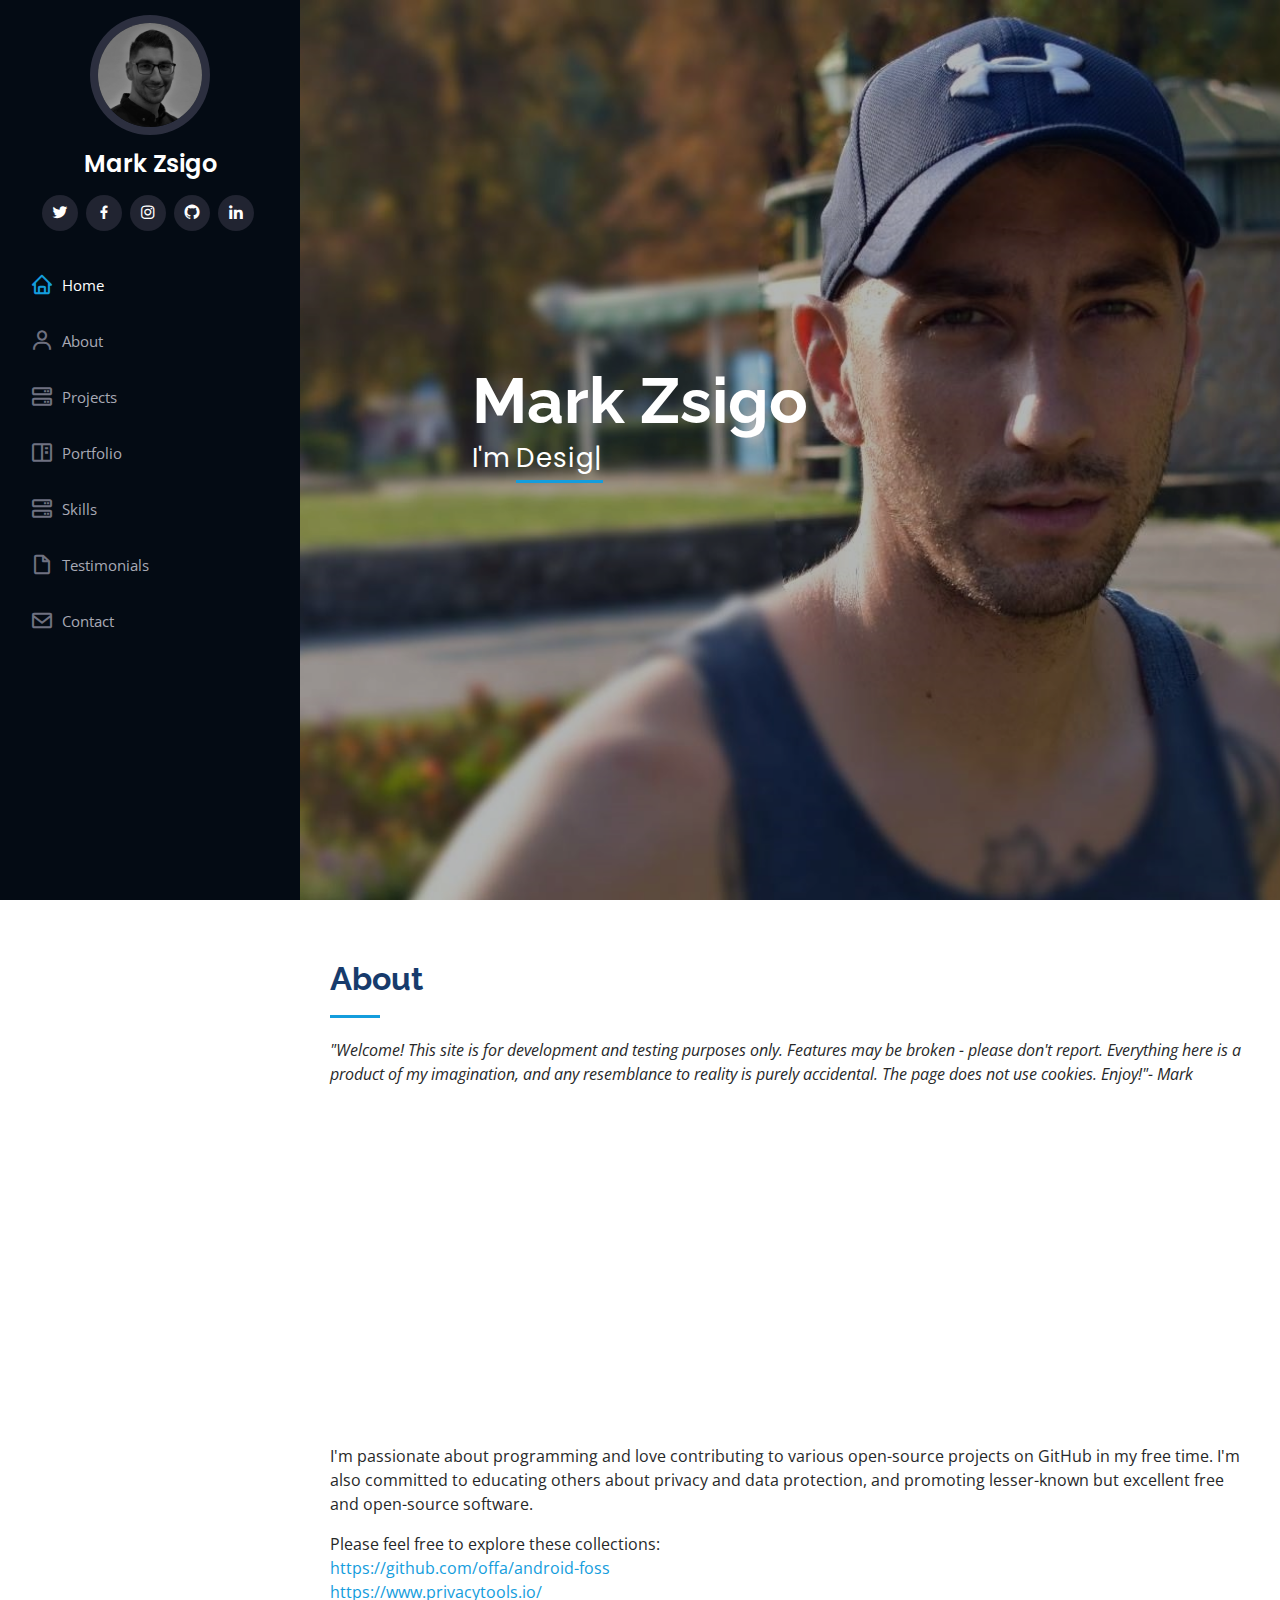
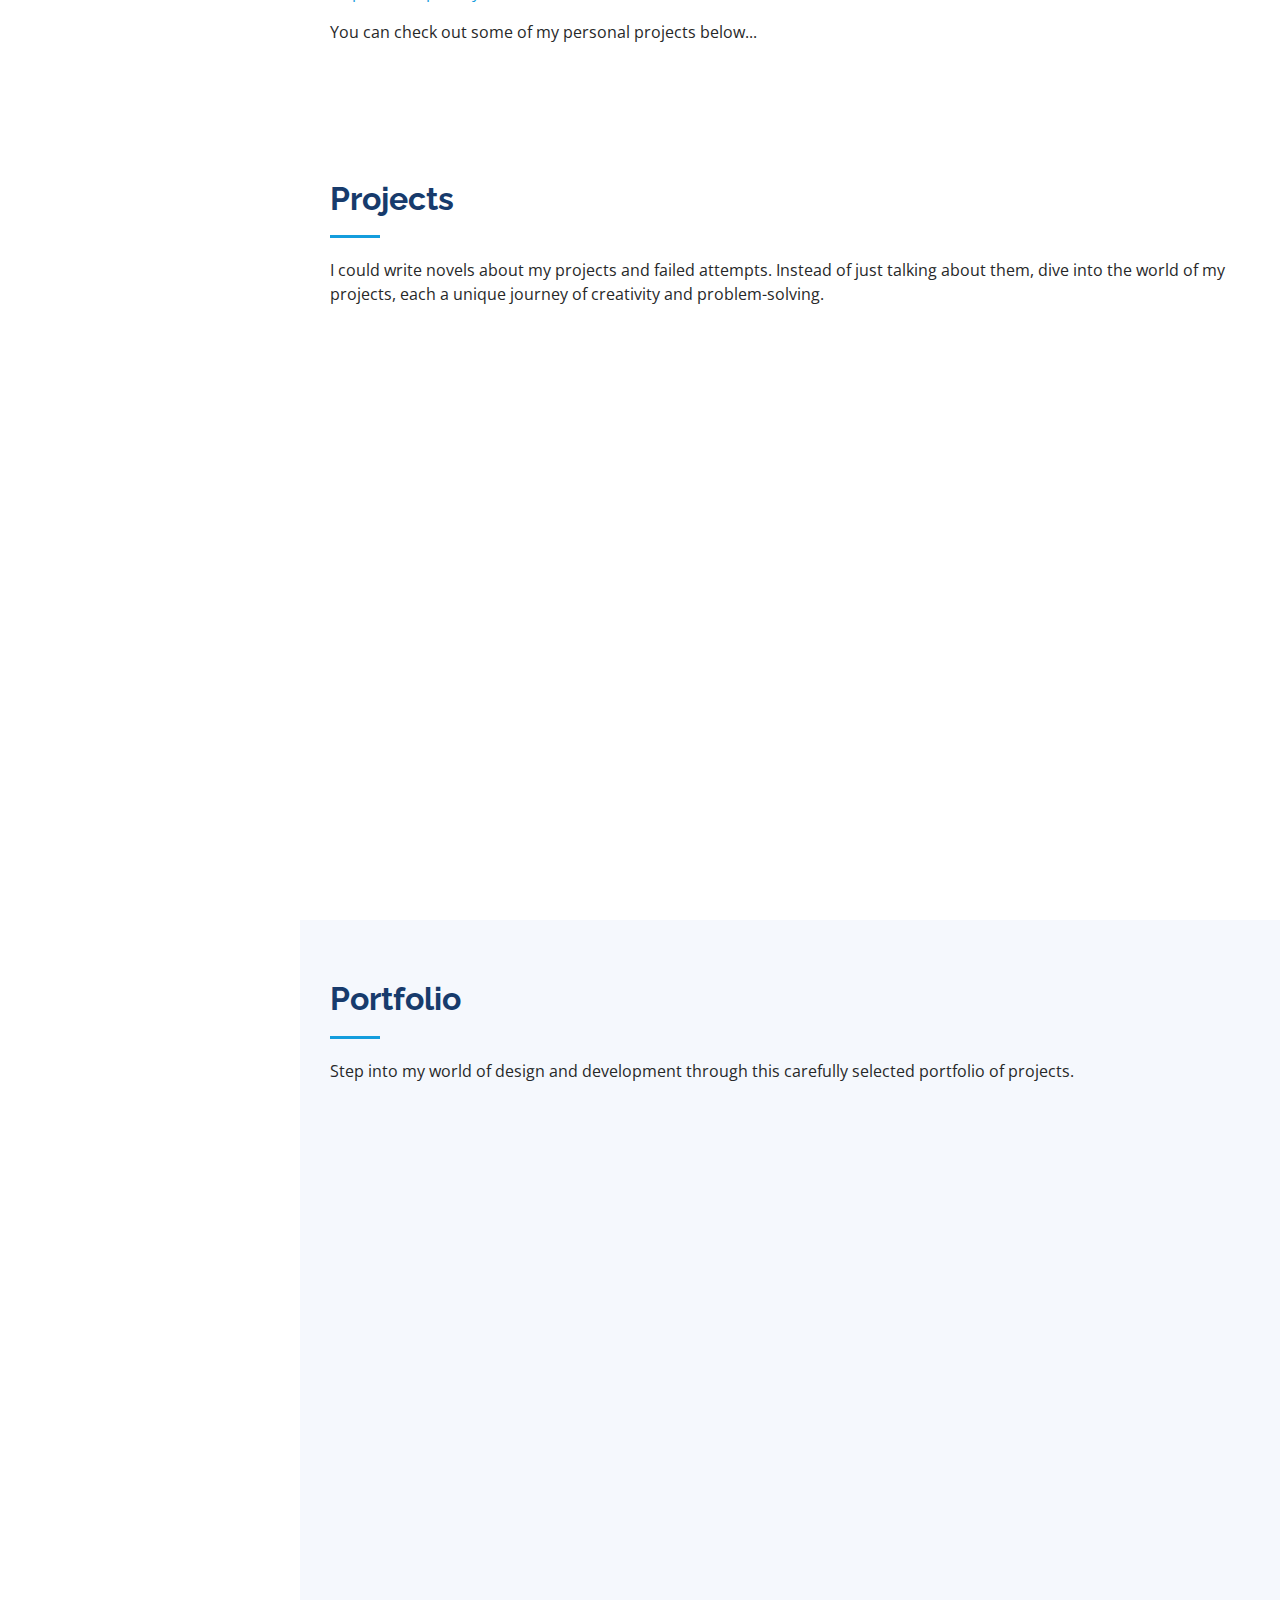
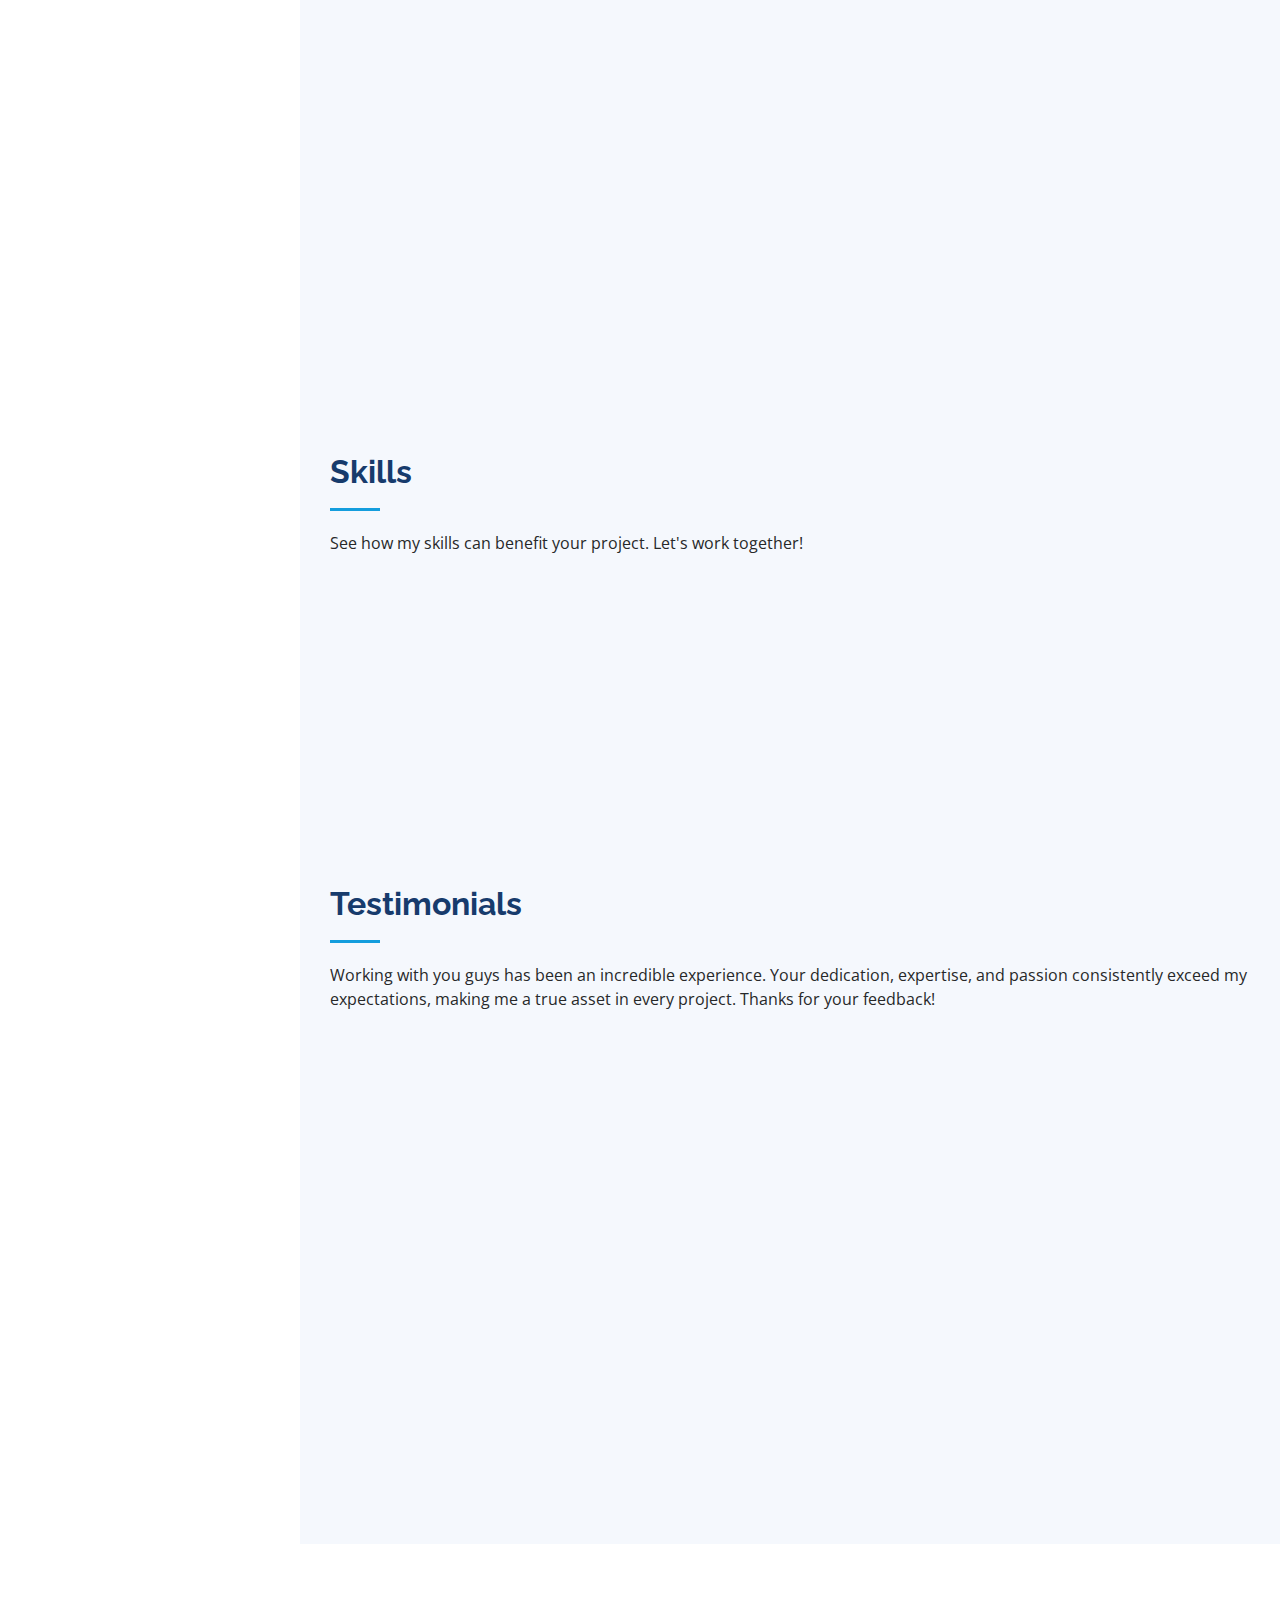
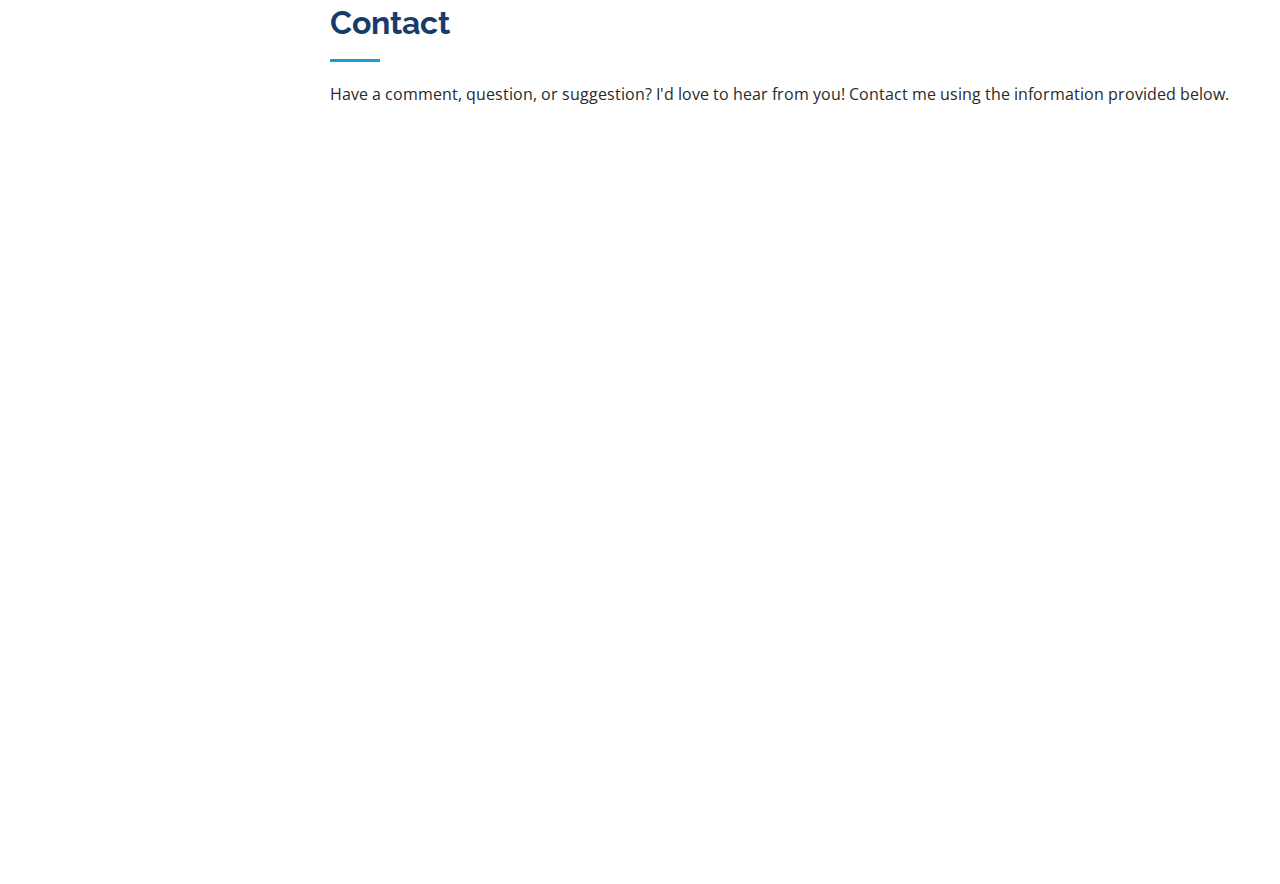
==== commit 129cd2ab: "changes_20241005_content update" ====
--- a/index.html
+++ b/index.html
@@ -96,7 +96,7 @@
               <div class="col-lg-6">
                 <ul>
                   <li><i class="bi bi-chevron-right"></i> <strong>Birthday:</strong> <span>1 July 1990</span></li>
-                  <li><i class="bi bi-chevron-right"></i> <strong>Website:</strong> <span>www.markzsigo.com</span></li>
+                  <li><i class="bi bi-chevron-right"></i> <strong>Website:</strong> <span>www.zsigomark.com</span></li>
                   <li><i class="bi bi-chevron-right"></i> <strong>Phone:</strong> <span>+43 123 456 7890</span></li>
                   <li><i class="bi bi-chevron-right"></i> <strong>City:</strong> <span>Vienna, AT</span></li>
                 </ul>
@@ -153,18 +153,18 @@
           </div>
           <div class="col-lg-4 col-md-6 icon-box" data-aos="fade-up" data-aos-delay="100">
             <div class="icon"><i class="bi bi-card-checklist"></i></div>
-            <h4 class="title"><a href="#">Building my own home network </a></h4>
-            <p class="description">First it was just a Pi hole and custom DNS server what got upgraded into a home server, NAS, self hosted VPN... quis nostrud exercitation ullamco laboris nisi ut aliquip ex ea commodo consequat tarad limino ata</p>
+            <h4 class="title"><a href="#">Creating my own webpage</a></h4>
+            <p class="description">In 2018, I launched my first demo webpage. At the beginning, I felt it was very ugly. To improve it, I had to watch some web design tutorials to learn the latest trends. </p>
           </div>
           <div class="col-lg-4 col-md-6 icon-box" data-aos="fade-up" data-aos-delay="200">
             <div class="icon"><i class="bi bi-bar-chart"></i></div>
-            <h4 class="title"><a href="#">Creating my own webpage</a></h4>
-            <p class="description">Read latin until I come up with something better Et harum quidem rerum facilis est et expedita distinctio. Nam libero t</p>
+            <h4 class="title"><a href="#">Building my own home network</a></h4>
+            <p class="description">I feel comfortable not only with software, but also with hardware. First it was a Pi hole and custom DNS server what got upgraded into a home server, NAS, self hosted VPN...</p>
           </div>
           <div class="col-lg-4 col-md-6 icon-box" data-aos="fade-up" data-aos-delay="300">
             <div class="icon"><i class="bi bi-binoculars"></i></div>
             <h4 class="title"><a href="#" target="_blank">Dealing with test automation</a></h4>
-            <p class="description">Excepteur sint occaecat cupidatat non proident, sunt in culpa qui officia deserunt mollit anim id est laborum</p>
+            <p class="description">Read latin until I come up with something better, Excepteur sint occaecat cupidatat non proident, sunt in culpa qui officia deserunt mollit anim id est laborum</p>
           </div>
         </div>
 
